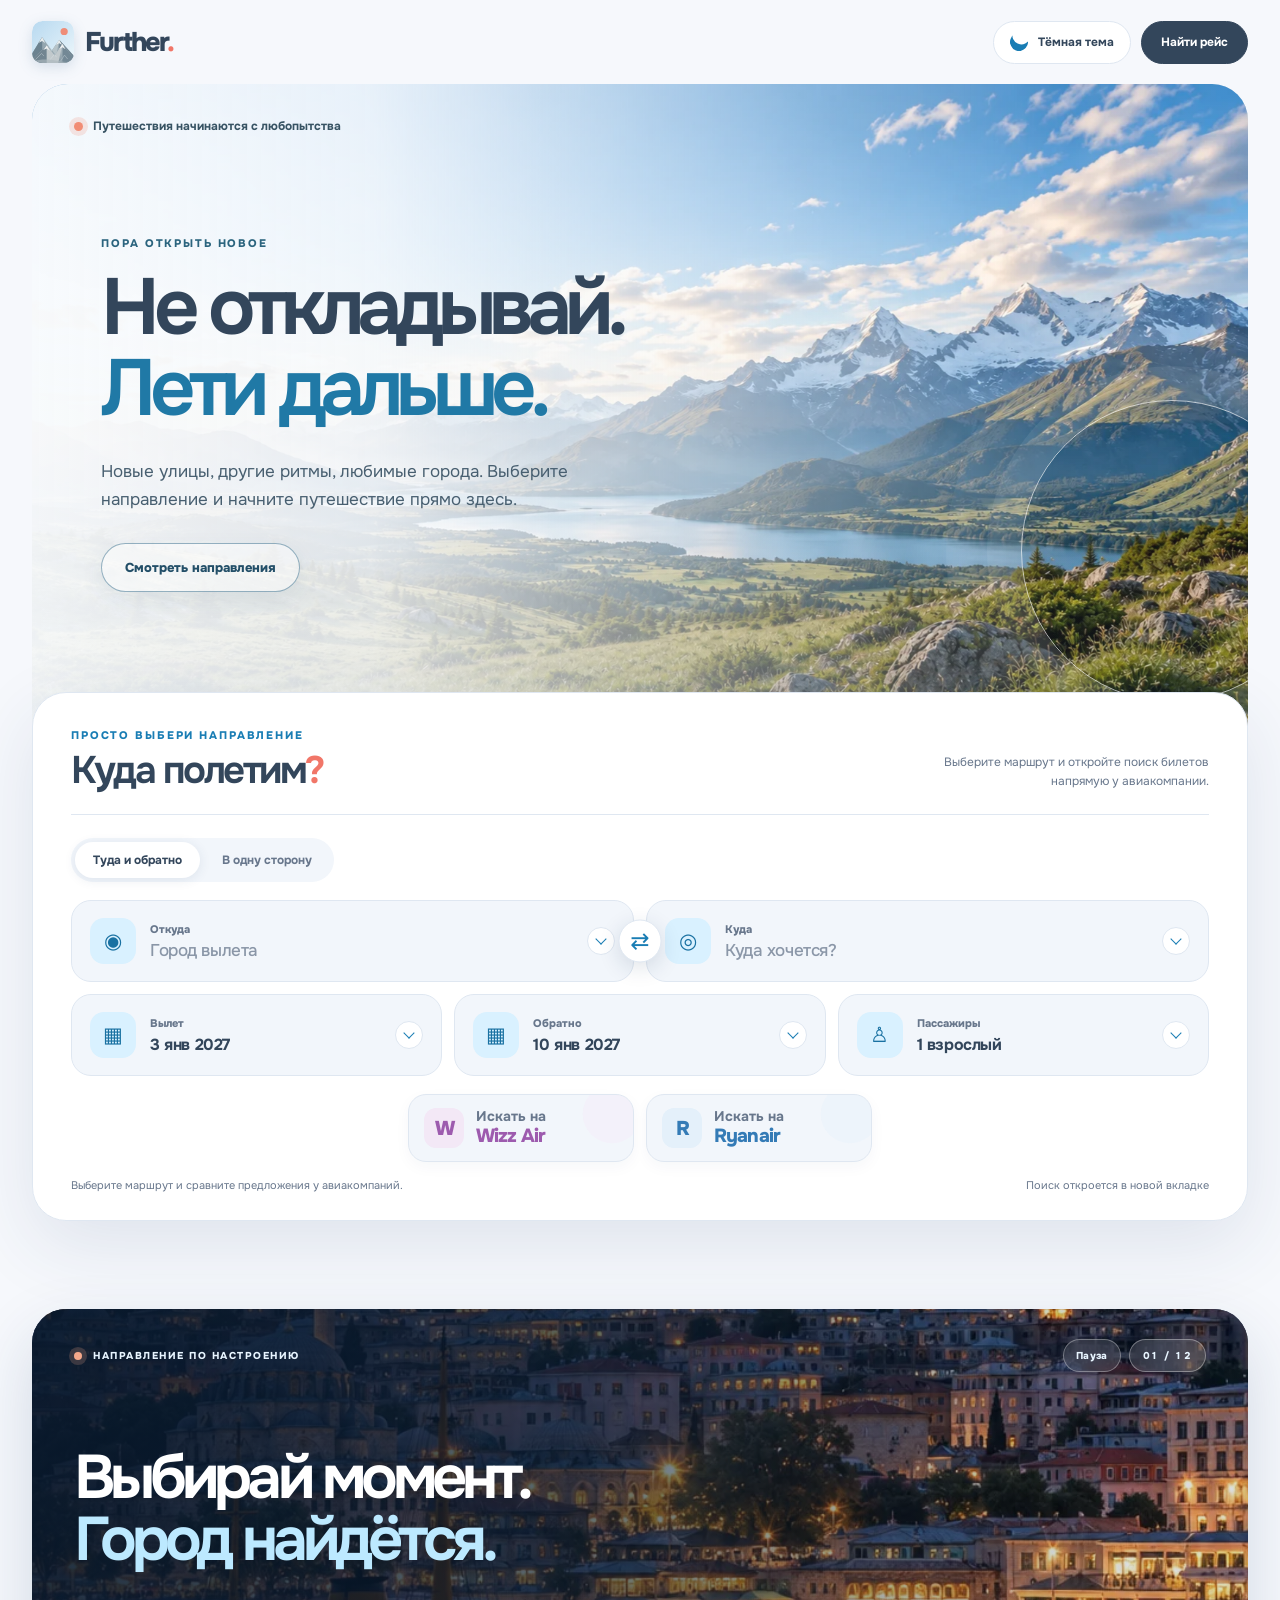
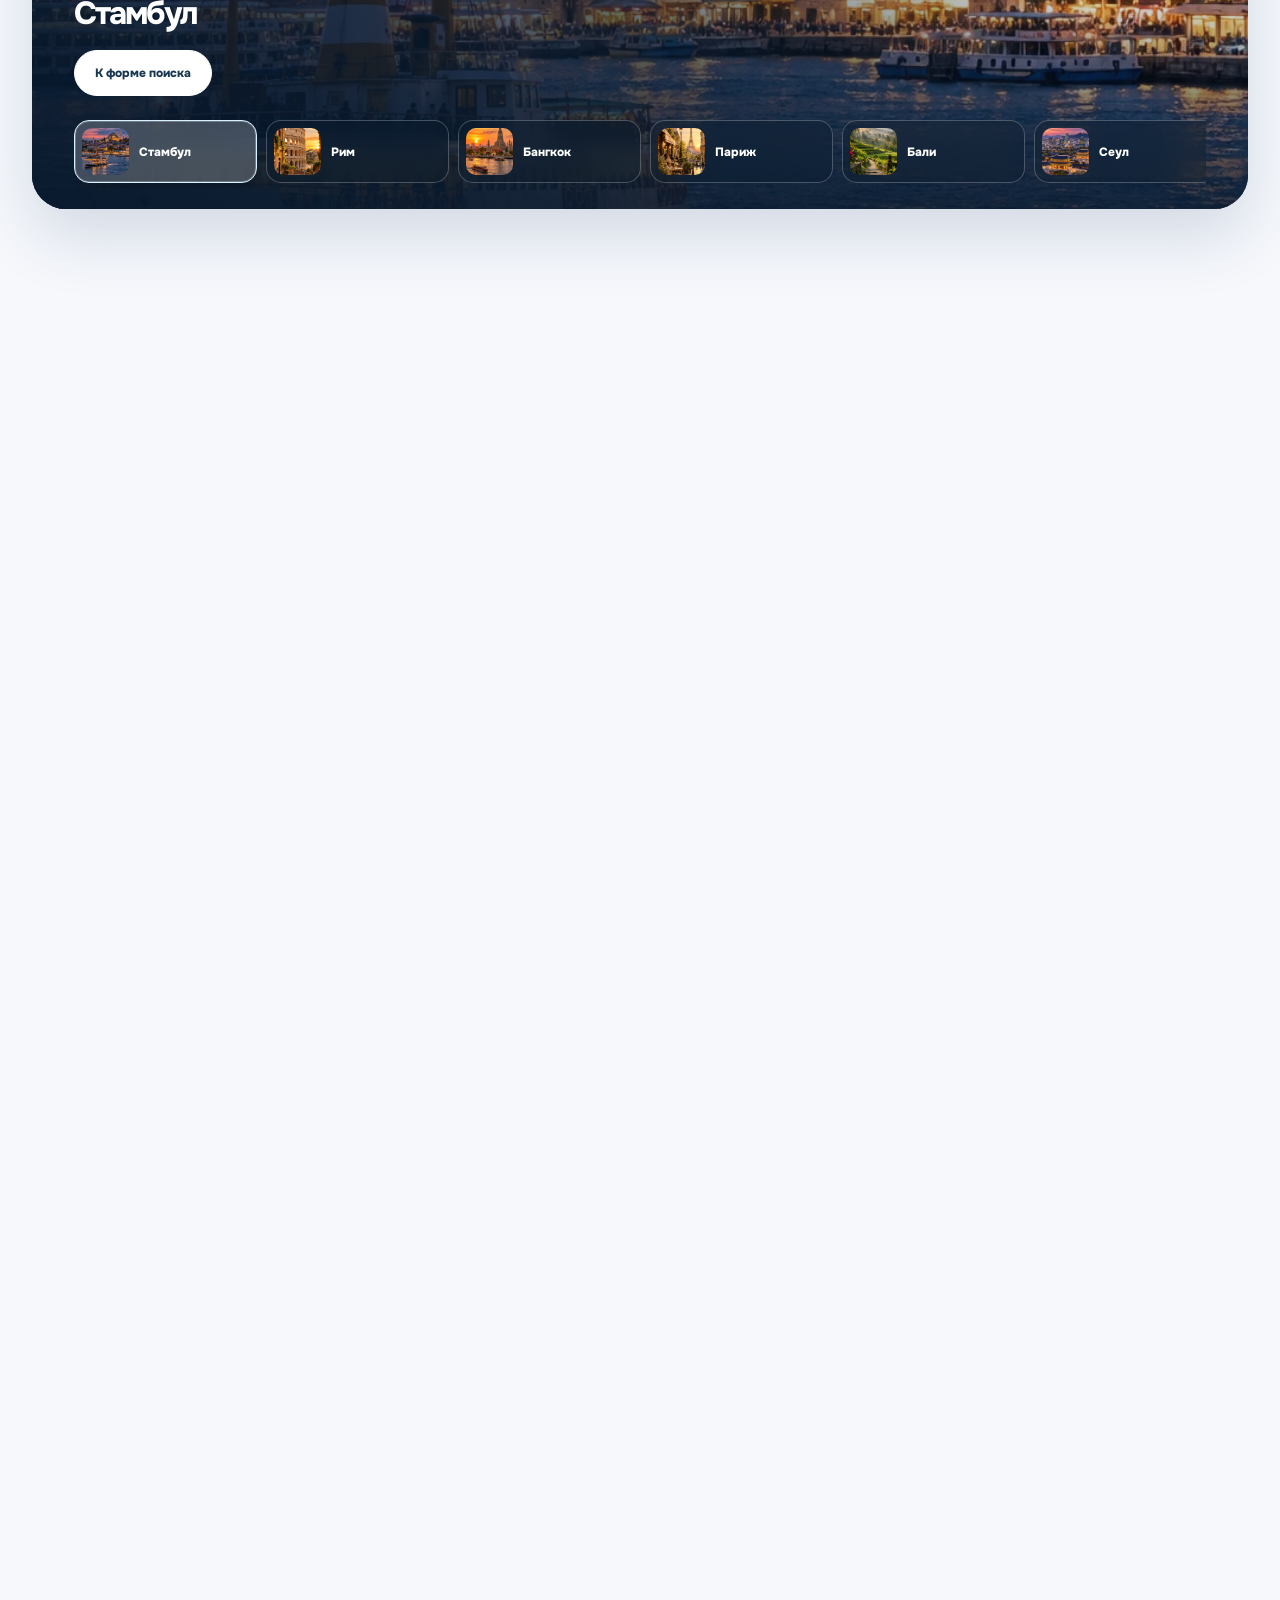
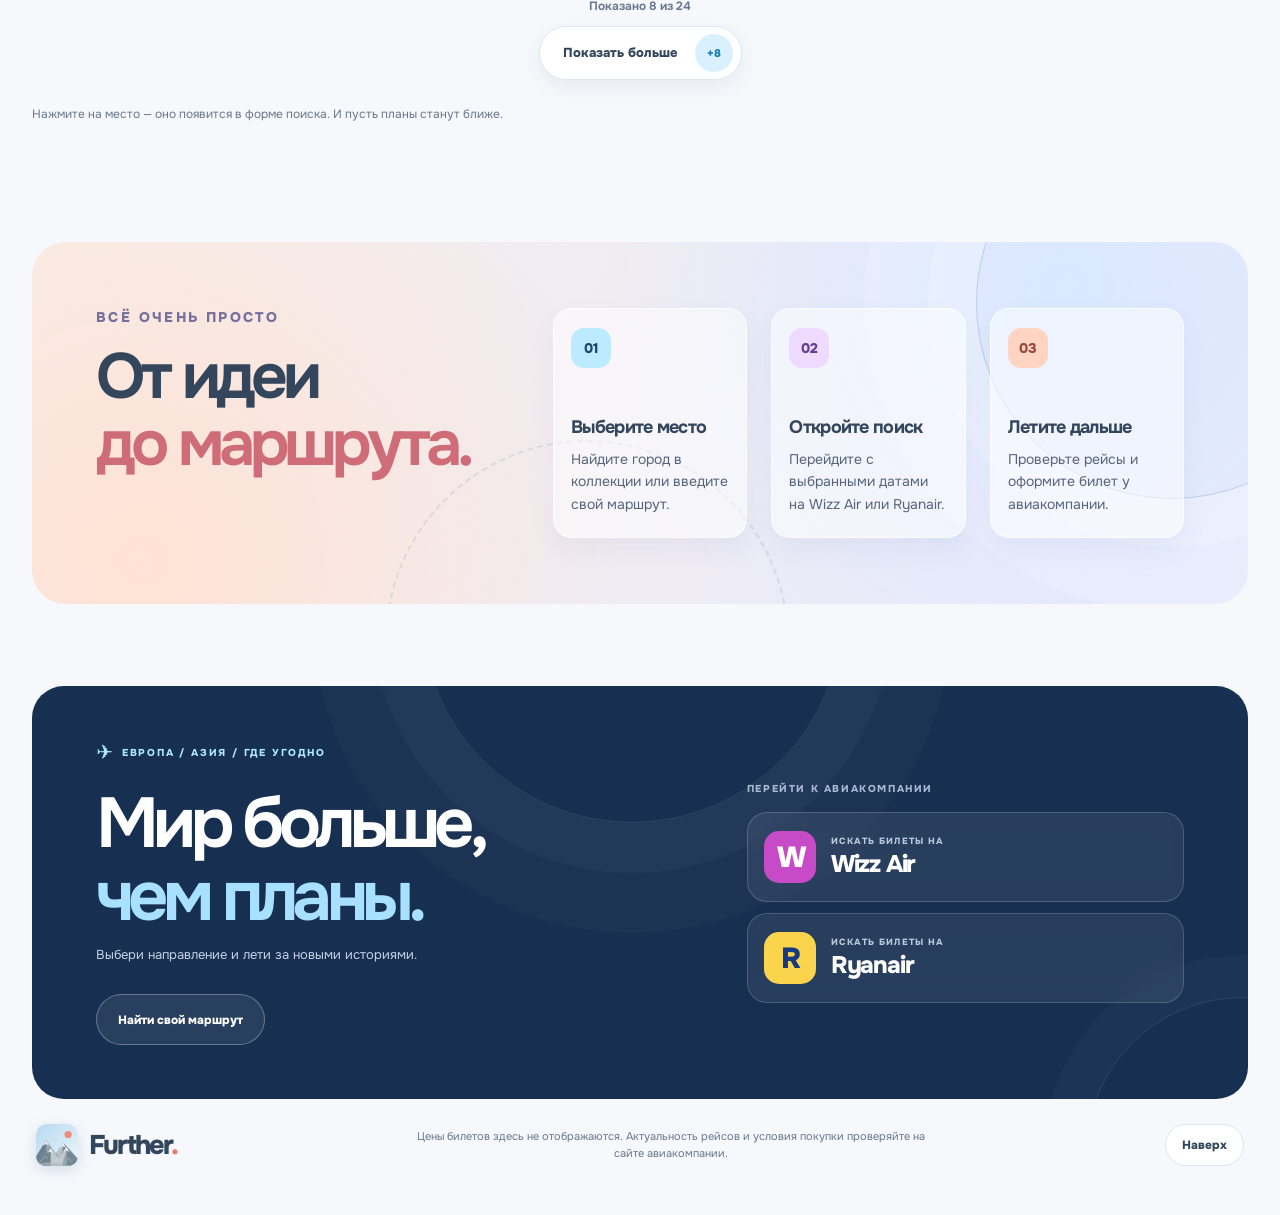
==== index.html @ 89e1917a "qw qw" ====
<!doctype html>
<html lang="ru" data-theme="light">
<head>
  <!-- Метаданные и ресурсы страницы -->
  <meta charset="UTF-8">
  <meta name="viewport" content="width=device-width, initial-scale=1">
  <meta name="theme-color" content="#f6f8fc">
  <meta name="description" content="Откройте Европу и Азию по-новому. Выберите маршрут и перейдите к поиску билетов на Wizz Air или Ryanair.">
  <title>Further — лететь навстречу новому</title>
  <link rel="icon" type="image/svg+xml" href="./favicon-further.svg">
  <link rel="preconnect" href="https://fonts.googleapis.com">
  <link rel="preconnect" href="https://fonts.gstatic.com" crossorigin>
  <link href="https://fonts.googleapis.com/css2?family=Onest:wght@400;500;600;700;800&display=swap" rel="stylesheet">
  <link rel="preload" href="./assets/hero-mountains-green.webp" as="image">
  <link rel="stylesheet" href="./styles.css">
  <script>try{document.documentElement.dataset.theme=localStorage.getItem('dalshe-theme')==='dark'?'dark':'light'}catch(e){}</script>
  <script src="./app.js" defer></script>
</head>
<body>
  <a class="skip-link" href="#main">К содержимому</a>
  <!-- Шапка сайта -->
  <header class="site-header shell">
    <a class="brand" href="#top" aria-label="Further — на главную"><img class="brand-mark" src="./assets/further-mark.svg" alt=""><span>Further<span class="brand-dot">.</span></span></a>
    <div class="header-actions"><button class="theme-toggle" id="theme-toggle" type="button" aria-label="Включить тёмную тему" title="Переключить тему"><span class="theme-toggle-icon" aria-hidden="true"></span><span class="theme-toggle-text">Тёмная тема</span></button><a class="header-cta" href="#flight-search">Найти рейс</a></div>
  </header>
  <main id="main">
    <!-- Первый экран с горным пейзажем -->
    <section class="hero shell" id="top" aria-labelledby="hero-title">
      <div class="hero-photo" role="img" aria-label="Зелёная горная долина с озером и снежными вершинами"></div><div class="hero-wash"></div>
      <div class="hero-topline"><span class="hero-signal" aria-hidden="true"></span><span>Путешествия начинаются с любопытства</span></div>
      <div class="hero-content"><p class="eyebrow">ПОРА ОТКРЫТЬ НОВОЕ</p><h1 id="hero-title"><span class="hero-first-line">Не откладывай.</span><br><em>Лети дальше.</em></h1><p class="hero-copy">Новые улицы, другие ритмы, любимые города. Выберите направление и начните путешествие прямо здесь.</p><a class="hero-scroll" href="#destinations">Смотреть направления</a></div>
      <div class="hero-bottomline" aria-hidden="true"><span>ТВОЙ СЛЕДУЮЩИЙ МАРШРУТ</span></div>
    </section>

    <!-- Форма выбора маршрута и перехода к авиакомпаниям -->
    <section class="search-section shell reveal" id="flight-search" aria-labelledby="search-title">
      <div class="search-heading"><div><p class="eyebrow muted">ПРОСТО ВЫБЕРИ НАПРАВЛЕНИЕ</p><h2 id="search-title">Куда полетим<span>?</span></h2></div><p>Выберите маршрут и откройте поиск билетов напрямую у авиакомпании.</p></div>
      <form id="flight-form" novalidate>
        <fieldset class="trip-type"><legend class="sr-only">Тип поездки</legend><label><input type="radio" name="trip" value="round" checked><span>Туда и обратно</span></label><label><input type="radio" name="trip" value="oneway"><span>В одну сторону</span></label></fieldset>
        <div class="route-row">
          <div class="search-control city-control" id="origin-control"><span class="control-icon" aria-hidden="true">◉</span><div class="control-copy"><label for="origin">Откуда</label><input id="origin" name="origin" role="combobox" aria-autocomplete="list" aria-controls="origin-options" aria-expanded="false" placeholder="Город вылета" autocomplete="off" required></div><span class="control-chevron" aria-hidden="true"></span><div class="city-menu popover" id="origin-options" role="listbox" aria-label="Города вылета" hidden></div></div>
          <button class="swap-button" type="button" id="swap-cities" aria-label="Поменять города местами">⇄</button>
          <div class="search-control city-control" id="destination-control"><span class="control-icon" aria-hidden="true">◎</span><div class="control-copy"><label for="destination">Куда</label><input id="destination" name="destination" role="combobox" aria-autocomplete="list" aria-controls="destination-options" aria-expanded="false" placeholder="Куда хочется?" autocomplete="off" required></div><span class="control-chevron" aria-hidden="true"></span><div class="city-menu popover" id="destination-options" role="listbox" aria-label="Города прилёта" hidden></div></div>
        </div>
        <div class="detail-row" id="detail-row">
          <div class="search-control picker-control" id="departure-control"><button type="button" class="control-button" id="departure-trigger" aria-haspopup="dialog" aria-controls="departure-calendar" aria-expanded="false"><span class="control-icon" aria-hidden="true">▦</span><span class="control-copy"><span class="control-label">Вылет</span><strong id="departure-label">Выбрать дату</strong></span><span class="control-chevron" aria-hidden="true"></span></button><div class="calendar-panel popover" id="departure-calendar" role="dialog" aria-label="Дата вылета" hidden></div></div>
          <div class="search-control picker-control" id="return-control"><button type="button" class="control-button" id="return-trigger" aria-haspopup="dialog" aria-controls="return-calendar" aria-expanded="false"><span class="control-icon" aria-hidden="true">▦</span><span class="control-copy"><span class="control-label">Обратно</span><strong id="return-label">Выбрать дату</strong></span><span class="control-chevron" aria-hidden="true"></span></button><div class="calendar-panel popover" id="return-calendar" role="dialog" aria-label="Дата обратного рейса" hidden></div></div>
          <div class="search-control picker-control" id="passenger-control"><button type="button" class="control-button" id="passenger-trigger" aria-haspopup="dialog" aria-controls="passenger-panel" aria-expanded="false"><span class="control-icon" aria-hidden="true">♙</span><span class="control-copy"><span class="control-label">Пассажиры</span><strong id="passenger-label">1 взрослый</strong></span><span class="control-chevron" aria-hidden="true"></span></button><div class="passenger-panel popover" id="passenger-panel" role="dialog" aria-label="Количество пассажиров" hidden><div><strong>Взрослые</strong><small>От 12 лет</small></div><div class="counter"><button type="button" id="passenger-minus" aria-label="Уменьшить количество пассажиров">−</button><output id="passenger-count">1</output><button type="button" id="passenger-plus" aria-label="Увеличить количество пассажиров">+</button></div><button type="button" class="panel-done" id="passenger-done">Готово</button></div></div>
        </div>
        <div class="airline-actions"><button class="airline-button wizz-button" type="button" data-airline="wizz"><span class="airline-symbol" aria-hidden="true">W</span><span class="airline-name">Искать на <strong>Wizz Air</strong></span></button><button class="airline-button ryanair-button" type="button" data-airline="ryanair"><span class="airline-symbol" aria-hidden="true">R</span><span class="airline-name">Искать на <strong>Ryanair</strong></span></button></div>
        <div class="search-bottom"><p id="form-message" role="status">Выберите маршрут и сравните предложения у авиакомпаний.</p><span>Поиск откроется в новой вкладке</span></div>
      </form>
    </section>

    <!-- Баннер с каруселью городов -->
    <section class="spotlight shell reveal" aria-labelledby="spotlight-title">
      <div class="spotlight-image"><img id="idea-image" src="./assets/istanbul.webp" alt="Стамбул и Босфор вечером" loading="lazy"></div>
      <div class="spotlight-shade" aria-hidden="true"></div>
      <div class="spotlight-inner">
        <div class="spotlight-top"><span class="spotlight-kicker"><i aria-hidden="true"></i> НАПРАВЛЕНИЕ ПО НАСТРОЕНИЮ</span><span class="spotlight-meta"><button id="idea-play-toggle" type="button" aria-label="Остановить карусель городов">Пауза</button><span id="idea-counter">01 / 12</span></span></div>
        <div class="spotlight-main"><h2 id="spotlight-title">Выбирай момент.<br><em>Город найдётся.</em></h2><div class="spotlight-place"><strong id="idea-city" aria-live="polite">Стамбул</strong></div><div class="spotlight-actions"><button id="idea-pick" class="idea-pick" type="button">К форме поиска</button></div></div>
        <div class="spotlight-rail" id="idea-rail" role="group" aria-label="Карусель городов — прокрутите для выбора"></div>
      </div>
    </section>
    <!-- Каталог направлений с фильтрами и пагинацией -->
    <section class="destinations shell" id="destinations" aria-labelledby="destinations-title">
      <div class="section-heading reveal"><div><p class="eyebrow muted">КОЛЛЕКЦИЯ ВДОХНОВЕНИЯ</p><h2 id="destinations-title">Места, которые<br><em>зовут в дорогу.</em></h2></div><div class="section-side"><p>От городов для длинных прогулок до уголков, где хочется просто остановиться и смотреть по сторонам.</p><div class="region-filters" role="group" aria-label="Регион направлений"><button class="filter is-active" type="button" data-filter="all" aria-pressed="true">Все <span>24</span></button><button class="filter" type="button" data-filter="europe" aria-pressed="false">Европа <span>12</span></button><button class="filter" type="button" data-filter="asia" aria-pressed="false">Азия <span>12</span></button></div></div></div>
      <div class="destination-grid" id="destination-grid"></div>
      <div class="destination-more-wrap"><p id="destination-progress" aria-live="polite">Показано 8 из 24</p><div class="destination-controls"><button class="destination-more" id="destination-more" type="button"><span>Показать больше</span><small id="destination-more-count">+8</small></button><button class="destination-less" id="destination-less" type="button" hidden>Показать меньше</button></div></div>
      <p class="destination-note">Нажмите на место — оно появится в форме поиска. И пусть планы станут ближе.</p>
    </section>
    <!-- Три шага от идеи до поиска билета -->
    <section class="how-it-works shell reveal" id="how-it-works" aria-labelledby="how-title"><div class="how-heading"><p class="eyebrow">ВСЁ ОЧЕНЬ ПРОСТО</p><h2 id="how-title">От идеи<br><em>до маршрута.</em></h2></div><div class="steps"><div class="step"><span class="step-number">01</span><h3>Выберите место</h3><p>Найдите город в коллекции или введите свой маршрут.</p></div><div class="step"><span class="step-number">02</span><h3>Откройте поиск</h3><p>Перейдите с выбранными датами на Wizz Air или Ryanair.</p></div><div class="step"><span class="step-number">03</span><h3>Летите дальше</h3><p>Проверьте рейсы и оформите билет у авиакомпании.</p></div></div></section>
  </main>
  <!-- Подвал и ссылки на авиакомпании -->
  <footer class="site-footer shell"><div class="footer-main"><div class="footer-intro"><span class="footer-eyebrow"><span aria-hidden="true">✈︎</span> ЕВРОПА / АЗИЯ / ГДЕ УГОДНО</span><h2>Мир больше,<br><em>чем планы.</em></h2><p>Выбери направление и лети за новыми историями.</p><a class="footer-search" href="#flight-search">Найти свой маршрут</a></div><div class="footer-airlines"><span class="footer-airlines-label">ПЕРЕЙТИ К АВИАКОМПАНИИ</span><a class="footer-airline footer-wizz" href="https://www.wizzair.com/" target="_blank" rel="noopener noreferrer"><span class="footer-airline-mark" aria-hidden="true">W</span><span><small>ИСКАТЬ БИЛЕТЫ НА</small><strong>Wizz Air</strong></span></a><a class="footer-airline footer-ryanair" href="https://www.ryanair.com/" target="_blank" rel="noopener noreferrer"><span class="footer-airline-mark" aria-hidden="true">R</span><span><small>ИСКАТЬ БИЛЕТЫ НА</small><strong>Ryanair</strong></span></a></div></div><div class="footer-base"><a class="brand" href="#top" aria-label="Further — наверх"><img class="brand-mark" src="./assets/further-mark.svg" alt=""><span>Further<span class="brand-dot">.</span></span></a><p>Цены билетов здесь не отображаются. Актуальность рейсов и условия покупки проверяйте на сайте авиакомпании.</p><a class="back-top" href="#top" aria-label="Наверх страницы">Наверх</a></div></footer>
</body>
</html>
---- styles.css ----
/* Цветовые темы и базовые правила */
:root {
  --page:#f6f8fc; --surface:#fff; --surface-soft:#f2f6fb; --ink:#33465b; --muted:#68778c;
  --line:#dfe7f1; --accent:#197db4; --accent-soft:#d9f1ff; --violet:#8a4ce0; --coral:#f17668;
  --shadow:0 24px 75px rgba(34,65,111,.11); color-scheme:light; scroll-behavior:smooth;
}
html[data-theme="dark"] {
  --page:#101722; --surface:#1a2433; --surface-soft:#222f41; --ink:#f3f7fc; --muted:#aab9ca;
  --line:#354459; --accent:#7bd4ff; --accent-soft:#294662; --violet:#b99aff; --coral:#ff9b85;
  --shadow:0 24px 75px rgba(0,0,0,.25); color-scheme:dark;
}
*{box-sizing:border-box}
html{scroll-padding-top:24px}
body{margin:0;background:var(--page);color:var(--ink);font-family:Onest,"Avenir Next",system-ui,sans-serif;-webkit-font-smoothing:antialiased;transition:background .3s,color .3s}
button,input{font:inherit}
button{cursor:pointer}
button:disabled{cursor:not-allowed}
a{color:inherit;text-decoration:none}
img{display:block;width:100%}
[hidden]{display:none!important}
:focus-visible{outline:3px solid var(--accent);outline-offset:3px}
.sr-only{position:absolute;width:1px;height:1px;padding:0;margin:-1px;overflow:hidden;clip:rect(0,0,0,0);white-space:nowrap;border:0}
.skip-link{position:absolute;top:-70px;left:20px;z-index:100;padding:12px 18px;border-radius:14px;background:var(--ink);color:var(--surface)}
.skip-link:focus{top:12px}
.shell{width:min(1480px,calc(100% - 64px));margin-inline:auto}
h1,h2,h3,p{margin-top:0}
.eyebrow{margin:0 0 18px;color:#2b647e;font-size:11px;font-weight:800;letter-spacing:.17em}
.eyebrow.muted{color:var(--accent)}
/* Шапка и логотип */
.site-header{height:84px;display:flex;align-items:center;justify-content:space-between;gap:28px}
.brand{display:inline-flex;align-items:center;gap:11px;white-space:nowrap;font-size:27px;font-weight:800;letter-spacing:-.075em}
.brand-mark{display:block;flex:0 0 42px;width:42px;height:42px;filter:drop-shadow(0 4px 7px rgba(38,86,130,.16));transition:transform .3s}
.control-icon{font-family:Arial,sans-serif}
.brand:hover .brand-mark{transform:rotate(-10deg) scale(1.07)}
.brand-dot{color:var(--coral)}
.header-actions{display:flex;align-items:center;gap:10px}
.theme-toggle,.header-cta{height:43px;display:inline-flex;align-items:center;justify-content:center;gap:10px;padding:0 16px;border:1px solid var(--line);border-radius:999px;background:var(--surface);color:var(--ink);font-size:12px;font-weight:700;transition:transform .2s,background .2s,border-color .2s}
.theme-toggle:hover,.header-cta:hover{transform:translateY(-2px);border-color:var(--accent)}
.theme-toggle-icon{position:relative;width:18px;height:18px;border-radius:50%;box-shadow:inset 5px -5px 0 0 var(--accent);transform:rotate(-25deg)}
html[data-theme="dark"] .theme-toggle-icon{box-shadow:none;background:var(--accent);transform:scale(.68)}
html[data-theme="dark"] .theme-toggle-icon::before{content:"";position:absolute;inset:-5px;border:2px dotted var(--accent);border-radius:50%}
.header-cta{padding:0 19px;background:var(--ink);color:var(--surface);border-color:var(--ink)}
/* Первый экран */
.hero{position:relative;isolation:isolate;min-height:670px;overflow:hidden;border-radius:36px;background:#c9dce7}
.hero-photo,.hero-wash{position:absolute;inset:0}
.hero-photo{z-index:-3;background:url('./assets/hero-mountains-green.webp') center 56%/cover no-repeat;animation:hero-arrive 1.2s ease-out both}
.hero-wash{z-index:-2;background:linear-gradient(90deg,rgba(247,250,253,.96) 0%,rgba(247,250,253,.87) 28%,rgba(247,250,253,.4) 60%,rgba(247,250,253,.06) 84%),linear-gradient(0deg,rgba(20,43,62,.28),transparent 35%)}
.hero::after{content:"";position:absolute;z-index:-1;right:-75px;bottom:70px;width:300px;height:300px;border:1px solid rgba(255,255,255,.65);border-radius:50%;box-shadow:0 0 0 34px rgba(255,255,255,.08),0 0 0 75px rgba(255,255,255,.055);animation:float 9s ease-in-out infinite;pointer-events:none}
.hero-topline{position:absolute;top:34px;left:42px;right:42px;display:flex;align-items:center;gap:10px;color:#375363;font-size:12px;font-weight:700}
.hero-signal{width:9px;height:9px;border-radius:50%;background:#f18d75;box-shadow:0 0 0 5px rgba(241,141,117,.2)}
.hero-content{position:relative;max-width:860px;padding:152px 5.7% 180px;animation:slide-in .9s .15s both}
.hero h1{margin:0 0 28px;font-size:clamp(55px,6.2vw,91px);font-weight:650;line-height:1.02;letter-spacing:-.085em}
.hero-first-line{white-space:nowrap}
.hero h1 em{font-style:normal;color:#2079a6;font-weight:620}
.hero-copy{max-width:500px;margin:0;color:#485f70;font-size:17px;line-height:1.64}
.hero-scroll{display:inline-flex;align-items:center;justify-content:center;min-height:49px;margin-top:29px;padding:0 23px;border:1.5px solid rgba(29,91,124,.46);border-radius:999px;background:rgba(255,255,255,.48);color:#234f68;font-size:13px;font-weight:800;backdrop-filter:blur(16px);box-shadow:0 8px 22px rgba(37,79,107,.08);transition:transform .3s,background .3s,box-shadow .3s,border-color .3s}
.hero-scroll:hover{transform:translateY(-4px);border-color:#1c76a5;background:#fff;box-shadow:0 15px 30px rgba(28,90,125,.18)}
.hero-bottomline{position:absolute;bottom:30px;left:42px;right:42px;display:flex;justify-content:space-between;color:#fff;text-shadow:0 2px 9px rgba(12,34,50,.4);font-size:10px;font-weight:800;letter-spacing:.16em}
@keyframes hero-arrive{from{transform:scale(1.04);opacity:.7}to{transform:scale(1);opacity:1}}
@keyframes slide-in{from{opacity:0;transform:translateY(18px)}to{opacity:1;transform:translateY(0)}}
@keyframes float{50%{transform:translateY(-24px)}}
/* Форма поиска рейсов */
.search-section{position:relative;z-index:5;margin-top:-80px;padding:35px 38px 28px;border:1px solid var(--line);border-radius:34px;background:var(--surface);box-shadow:var(--shadow)}
.search-heading{display:flex;align-items:end;justify-content:space-between;gap:24px;padding-bottom:23px;border-bottom:1px solid var(--line)}
.search-heading .eyebrow{margin-bottom:8px}
.search-heading h2{margin:0;font-size:clamp(31px,3vw,43px);font-weight:650;line-height:1.08;letter-spacing:-.065em}
.search-heading h2 span{color:var(--coral)}
.search-heading>p{max-width:285px;margin:0;color:var(--muted);text-align:right;font-size:12px;line-height:1.6}
.trip-type{display:flex;gap:4px;width:max-content;margin:23px 0 18px;padding:4px;border:0;border-radius:999px;background:var(--surface-soft)}
.trip-type label{position:relative}
.trip-type input{position:absolute;opacity:0;pointer-events:none}
.trip-type span{display:block;padding:10px 18px;border-radius:999px;color:var(--muted);font-size:12px;font-weight:700;transition:background .2s,color .2s,box-shadow .2s}
.trip-type input:checked+span{background:var(--surface);color:var(--ink);box-shadow:0 2px 12px rgba(37,69,104,.1)}
.trip-type input:focus-visible+span{outline:3px solid var(--accent);outline-offset:2px}
.route-row{position:relative;display:grid;grid-template-columns:1fr 1fr;gap:12px;margin-bottom:12px}
.detail-row{display:grid;grid-template-columns:repeat(3,minmax(0,1fr));gap:12px}
.detail-row.is-oneway{grid-template-columns:repeat(2,minmax(0,1fr))}
.search-control{position:relative;display:flex;align-items:center;gap:14px;min-width:0;min-height:82px;padding:11px 18px;border:1px solid var(--line);border-radius:20px;background:var(--surface-soft);transition:border-color .2s,background .2s,box-shadow .2s,transform .2s}
.search-control:hover{border-color:var(--accent);transform:translateY(-1px)}
.search-control.is-open,.search-control:focus-within{border-color:var(--accent);background:var(--surface);box-shadow:0 0 0 4px rgba(92,175,226,.14)}
.search-control.is-open{z-index:60;transform:none}
.control-icon{flex:0 0 46px;width:46px;height:46px;display:grid;place-items:center;border-radius:14px;background:var(--accent-soft);color:#1971a2;font-size:21px}
.control-copy{min-width:0;flex:1;display:flex;flex-direction:column;align-items:flex-start;gap:4px}
.control-copy label,.control-label{color:var(--muted);font-size:11px;font-weight:800}
.control-copy input{width:100%;min-width:0;padding:0;border:0;outline:0;background:transparent;color:var(--ink);font-size:17px;font-weight:700;letter-spacing:-.025em}
.control-copy input::placeholder{color:var(--muted);font-weight:500;opacity:.75}
.control-copy strong{overflow:hidden;max-width:100%;color:var(--ink);text-align:left;text-overflow:ellipsis;white-space:nowrap;font-size:16px;font-weight:700;letter-spacing:-.025em}
.control-chevron{flex:0 0 28px;width:28px;height:28px;display:grid;place-items:center;border:1px solid var(--line);border-radius:50%;background:var(--surface);transition:transform .22s,background .22s,border-color .22s}
.control-chevron::after{content:"";width:7px;height:7px;margin-top:-4px;border-right:1.8px solid var(--accent);border-bottom:1.8px solid var(--accent);transform:rotate(45deg)}
.is-open .control-chevron{transform:rotate(180deg);background:var(--accent-soft);border-color:transparent}
.control-button{display:flex;align-items:center;gap:14px;width:100%;height:100%;padding:0;border:0;background:transparent;color:var(--ink)}
.control-button:focus-visible{outline:none}
.search-control:has([aria-invalid="true"]){border-color:var(--coral);box-shadow:0 0 0 4px rgba(241,118,104,.14)}
.swap-button{position:absolute;z-index:8;left:50%;top:50%;width:43px;height:43px;display:grid;place-items:center;padding:0;border:1px solid var(--line);border-radius:50%;background:var(--surface);color:var(--accent);box-shadow:0 6px 22px rgba(20,50,84,.14);font-size:23px;transform:translate(-50%,-50%);transition:transform .3s,background .2s}
.swap-button:hover{background:var(--accent-soft);transform:translate(-50%,-50%) rotate(180deg)}
.airline-actions{display:flex;justify-content:center;gap:12px;margin-top:18px}
.airline-button{--airline-accent:#9d5bae;--airline-wash:#f3e8f6;position:relative;isolation:isolate;overflow:hidden;display:flex;align-items:center;justify-content:flex-start;gap:12px;width:min(100%,226px);min-height:68px;padding:11px 15px;border:1px solid var(--line);border-radius:18px;background:var(--surface-soft);color:var(--ink);text-align:left;box-shadow:0 5px 15px rgba(28,60,113,.04);transition:transform .28s cubic-bezier(.2,.8,.2,1),border-color .28s,background .28s,box-shadow .28s}
.airline-button::before{content:"";position:absolute;z-index:-1;top:-26px;right:-24px;width:90px;height:90px;border-radius:50%;background:var(--airline-wash);opacity:.38;transform:scale(.65);transition:transform .4s,opacity .4s}
.airline-button:hover{transform:translateY(-3px);border-color:color-mix(in srgb,var(--airline-accent) 48%,var(--line));background:var(--surface);box-shadow:0 14px 28px rgba(28,60,113,.13)}
.airline-button:hover::before{opacity:.9;transform:scale(1.18)}
.airline-button:active{transform:translateY(0)}
.wizz-button{--airline-accent:#9d5bae;--airline-wash:#f3e8f6}
.ryanair-button{--airline-accent:#347bb6;--airline-wash:#e4f0fa}
.airline-symbol{display:grid;place-items:center;flex:0 0 40px;width:40px;height:40px;border-radius:12px;background:var(--airline-wash);color:var(--airline-accent);font-size:20px;font-weight:850;letter-spacing:-.08em;transition:transform .28s,background .28s}
.airline-button:hover .airline-symbol{transform:scale(1.06) rotate(-5deg)}
.airline-name{display:flex;flex-direction:column;align-items:flex-start;gap:2px;min-width:0;color:var(--muted);font-size:14px;font-weight:700;line-height:1.15}
.airline-name strong{color:var(--airline-accent);font-size:19px;font-weight:800;line-height:1.15;letter-spacing:-.045em;white-space:nowrap}
html[data-theme="dark"] .wizz-button{--airline-accent:#dfa7ec;--airline-wash:#443449}
html[data-theme="dark"] .ryanair-button{--airline-accent:#9bcff7;--airline-wash:#2d4155}
.trip-type label:hover input:not(:checked)+span{color:var(--accent);background:color-mix(in srgb,var(--accent-soft) 72%,transparent)}
.panel-done:hover,.calendar-head>button:hover:not(:disabled),.counter button:hover:not(:disabled){transform:translateY(-2px);box-shadow:0 7px 14px rgba(30,90,140,.12)}
.search-bottom{display:flex;justify-content:space-between;gap:16px;margin-top:16px;color:var(--muted);font-size:11px}
.search-bottom p{margin:0}
.search-bottom p.error{color:#d05c50;font-weight:700}
/* Выпадающие списки и календарь */
.popover{position:absolute;z-index:40;top:calc(100% + 9px);left:0;width:100%;padding:10px;border:1px solid var(--line);border-radius:20px;background:var(--surface);color:var(--ink);box-shadow:var(--shadow)}
.popover-title{padding:8px 10px 9px;color:var(--muted);font-size:10px;font-weight:800;letter-spacing:.12em;text-transform:uppercase}
.city-menu{max-height:354px;overflow-y:auto}
.city-menu .popover-title{position:sticky;top:-10px;z-index:1;background:var(--surface)}
.city-option,.country-option,.all-countries,.show-more-airports{display:flex;align-items:center;gap:12px;width:100%;padding:10px;border:0;border-radius:13px;background:transparent;color:var(--ink);text-align:left;transition:background .15s,transform .15s}
.city-option:hover,.city-option:focus-visible,.country-option:hover,.country-option:focus-visible,.all-countries:hover,.all-countries:focus-visible,.show-more-airports:hover,.show-more-airports:focus-visible{background:var(--surface-soft);transform:translateX(2px)}
.country-option strong,.all-countries strong,.show-more-airports strong{flex:1;font-size:13px}
.country-option small,.all-countries small,.show-more-airports small{color:var(--muted);font-size:11px}
.all-countries,.show-more-airports{margin-top:6px;border-top:1px solid var(--line);border-radius:0 0 13px 13px}
.option-flag{flex:0 0 33px;display:grid;place-items:center;width:33px;height:33px;border-radius:10px;background:var(--surface-soft);font-size:18px}
.option-name{display:flex;flex:1;flex-direction:column;min-width:0;gap:2px}
.option-name strong{font-size:13px}
.option-name small{color:var(--muted);font-size:10px}
.option-code{color:var(--accent);font-size:11px;font-weight:800}
.no-results{margin:8px;color:var(--muted);font-size:12px;line-height:1.5}
.calendar-panel{width:350px;padding:17px}
#return-calendar{left:auto;right:0}
.calendar-head{display:flex;align-items:center;justify-content:space-between;gap:10px;margin-bottom:15px}
.calendar-head>button:first-child,.calendar-head>button:last-child{width:34px;height:34px;display:grid;place-items:center;border:1px solid var(--line);border-radius:11px;background:var(--surface-soft);color:var(--accent);font-size:22px;line-height:1}
.calendar-head>button:hover:not(:disabled){background:var(--accent-soft)}
.calendar-head>button:disabled{opacity:.35}
.calendar-month-toggle{display:inline-flex;align-items:center;gap:8px;padding:8px 12px;border:0;border-radius:11px;background:var(--surface-soft);color:var(--ink);font-size:13px;font-weight:800}
.calendar-month-toggle:hover{background:var(--accent-soft)}
.calendar-month-toggle span{width:7px;height:7px;margin-top:-4px;border-right:1.5px solid var(--accent);border-bottom:1.5px solid var(--accent);transform:rotate(45deg)}
.calendar-year-head strong{font-size:16px;font-weight:800}
.calendar-months{display:grid;grid-template-columns:repeat(3,1fr);gap:7px}
.calendar-month{min-height:45px;padding:6px;border:1px solid var(--line);border-radius:12px;background:var(--surface-soft);color:var(--ink);font-size:12px;font-weight:700}
.calendar-month:hover:not(:disabled),.calendar-month.is-current{border-color:var(--accent);background:var(--accent-soft)}
.calendar-month:disabled{opacity:.35}
.calendar-weekdays,.calendar-days{display:grid;grid-template-columns:repeat(7,1fr);gap:3px}
.calendar-weekdays{margin-bottom:8px;color:var(--muted);text-align:center;font-size:10px;font-weight:800}
.calendar-day{height:38px;border:0;border-radius:11px;background:transparent;color:var(--ink);font-size:12px}
.calendar-day:hover:not(:disabled){background:var(--accent-soft)}
.calendar-day.is-selected{background:#277eb4;color:#fff;font-weight:800}
.calendar-day:disabled{color:var(--muted);opacity:.35}
.calendar-hint{margin:12px 2px 1px;color:var(--muted);font-size:10px}
.passenger-panel{left:auto;right:0;width:300px;display:grid;grid-template-columns:1fr auto;gap:17px;padding:21px}
.passenger-panel>div:first-child{display:flex;flex-direction:column;gap:4px}
.passenger-panel strong{font-size:14px}
.passenger-panel small{color:var(--muted);font-size:11px}
.counter{display:flex;align-items:center;gap:12px}
.counter button{width:31px;height:31px;border:1px solid var(--line);border-radius:10px;background:var(--surface-soft);color:var(--accent);font-size:18px}
.counter button:hover:not(:disabled){background:var(--accent-soft)}
.counter button:disabled{opacity:.4}
.counter output{min-width:12px;text-align:center;font-size:13px;font-weight:800}
.panel-done{grid-column:1/-1;width:100%;min-height:38px;border:0;border-radius:11px;background:var(--accent-soft);color:var(--ink);font-size:12px;font-weight:800}
/* Баннер и карусель городов */
.spotlight{position:relative;isolation:isolate;overflow:hidden;min-height:500px;margin-top:88px;border-radius:34px;background:#213958;color:#fff;box-shadow:0 26px 65px rgba(24,57,98,.16)}
.spotlight-image,.spotlight-shade{position:absolute;inset:0}
.spotlight-image{z-index:-2;background:#355b7f}
.spotlight-image img{height:100%;object-fit:cover;transition:opacity .35s,transform .8s cubic-bezier(.2,.7,.2,1)}
.spotlight-image.is-switching img{opacity:.4;transform:scale(1.055)}
.spotlight-shade{z-index:-1;background:linear-gradient(90deg,rgba(8,25,45,.9) 0%,rgba(9,29,50,.68) 42%,rgba(9,29,50,.14) 88%),linear-gradient(0deg,rgba(8,24,43,.78),transparent 43%)}
.spotlight-inner{display:flex;flex-direction:column;min-height:500px;padding:30px 42px 26px}
.spotlight-top{display:flex;justify-content:space-between;align-items:center;gap:20px;color:#e8f5ff;font-size:10px;font-weight:800;letter-spacing:.15em}
.spotlight-kicker{display:flex;align-items:center;gap:11px}.spotlight-kicker i{width:8px;height:8px;border-radius:50%;background:#f5a88b;box-shadow:0 0 0 5px rgba(245,168,139,.2)}
#idea-counter{padding:9px 13px;border:1px solid rgba(255,255,255,.35);border-radius:999px;background:rgba(255,255,255,.12);font-variant-numeric:tabular-nums;backdrop-filter:blur(10px)}
.spotlight-meta{display:flex;align-items:center;gap:8px;white-space:nowrap}
.spotlight-meta button{padding:9px 12px;border:1px solid rgba(255,255,255,.32);border-radius:999px;background:rgba(255,255,255,.1);color:#e8f5ff;font-size:10px;font-weight:800;letter-spacing:.03em;backdrop-filter:blur(10px);transition:background .2s,transform .2s}
.spotlight-meta button:hover{transform:translateY(-2px);background:rgba(255,255,255,.25)}
.spotlight-main{max-width:750px;margin:auto 0 24px}
.spotlight h2{margin:0 0 21px;font-size:clamp(48px,4.8vw,68px);font-weight:650;line-height:1.02;letter-spacing:-.08em}
.spotlight h2 em{color:#bce9ff;font-style:normal}
.spotlight-place{display:flex;flex-direction:column;align-items:flex-start}
.spotlight-place strong{font-size:32px;font-weight:750;letter-spacing:-.065em}
.spotlight-actions{display:flex;flex-wrap:wrap;gap:9px;margin-top:16px}
.idea-pick{min-height:46px;padding:0 20px;border:1px solid #fff;border-radius:999px;background:#fff;color:#193750;font-size:12px;font-weight:800;backdrop-filter:blur(14px);transition:transform .3s,background .3s,box-shadow .3s,border-color .3s}
.idea-pick:hover{transform:translateY(-4px);background:#dcf3ff;border-color:#dcf3ff;box-shadow:0 12px 25px rgba(0,0,0,.2)}
.spotlight-rail{display:flex;gap:9px;overflow-x:auto;overscroll-behavior-inline:contain;margin:-5px 0;padding:5px 0;scrollbar-width:none;scroll-snap-type:x mandatory}
.spotlight-rail::-webkit-scrollbar{display:none}
.spotlight-option{display:flex;align-items:center;gap:10px;flex:0 0 183px;min-width:0;min-height:63px;padding:7px;border:1px solid rgba(255,255,255,.24);border-radius:15px;background:rgba(12,28,47,.4);color:#fff;text-align:left;font-size:12px;font-weight:800;scroll-snap-align:center;backdrop-filter:blur(12px);transition:transform .25s,background .25s,border-color .25s,box-shadow .25s}
.spotlight-option img{flex:0 0 47px;width:47px;height:47px;border-radius:10px;object-fit:cover}
.spotlight-option span{overflow:hidden;text-overflow:ellipsis;white-space:nowrap}
.spotlight-option:hover{transform:translateY(-4px);background:rgba(255,255,255,.19)}
.spotlight-option.is-active{border-color:#d6f1ff;background:rgba(255,255,255,.22);box-shadow:inset 0 0 0 1px rgba(255,255,255,.25),0 7px 20px rgba(0,0,0,.13)}
/* Каталог городов и карточки */
.destinations{padding-top:94px;padding-bottom:120px}
.section-heading{display:flex;align-items:end;justify-content:space-between;gap:32px;margin-bottom:35px}
.section-heading h2,.how-heading h2{margin:0;font-size:clamp(48px,5vw,78px);font-weight:650;line-height:1.05;letter-spacing:-.075em}
.section-heading h2 em{color:var(--accent);font-style:normal;font-weight:600}
.section-side{max-width:340px}
.section-side>p{color:var(--muted);font-size:13px;line-height:1.65}
.region-filters{display:flex;gap:4px;width:max-content;padding:5px;border:1px solid var(--line);border-radius:999px;background:var(--surface-soft)}
.filter{display:flex;align-items:center;gap:8px;padding:10px 15px;border:0;border-radius:999px;background:transparent;color:var(--muted);font-size:12px;font-weight:700;transition:background .2s,color .2s,transform .2s}
.filter span{opacity:.65;font-size:10px}
.filter.is-active{background:var(--surface);color:var(--ink);box-shadow:0 2px 12px rgba(36,69,108,.1)}
.filter:hover{color:var(--accent);transform:translateY(-1px)}
.destination-grid{display:grid;grid-template-columns:repeat(4,minmax(0,1fr));gap:18px;align-items:start}
.destination-card{min-width:0}
.destination-card:nth-child(4n + 2){margin-top:19px}
.destination-card:nth-child(4n + 4){margin-top:36px}
.destination-card[hidden]{display:none}
.destination-action{display:block;width:100%;padding:10px;border:1px solid rgba(45,74,117,.05);border-radius:30px;background:var(--card);color:var(--ink);text-align:left;box-shadow:0 3px 8px rgba(41,71,111,.04);transition:transform .35s cubic-bezier(.2,.7,.25,1),box-shadow .35s}
.destination-action:hover{transform:translateY(-9px) rotate(-.35deg);box-shadow:0 22px 42px rgba(44,70,110,.16)}
.card-photo{position:relative;display:block;height:252px;overflow:hidden;border-radius:22px;background:#d6e4ed}
.card-photo img{height:100%;object-fit:cover}
.card-badge{position:absolute;top:12px;left:12px;max-width:calc(100% - 24px);padding:9px 12px;border:1px solid rgba(255,255,255,.5);border-radius:999px;background:rgba(255,255,255,.88);color:#243c51;font-size:11px;font-weight:700;line-height:1.3;overflow-wrap:anywhere;backdrop-filter:blur(10px)}
.card-body{display:flex;align-items:end;justify-content:flex-start;gap:8px;min-height:112px;padding:17px 9px 10px}
.card-body>span:first-child{display:flex;flex-direction:column;align-items:flex-start;min-width:0}
.card-body small{color:var(--card-muted);font-size:10px;font-weight:800;letter-spacing:.13em}
.card-body strong{margin-top:5px;font-size:clamp(22px,2vw,29px);font-weight:730;letter-spacing:-.06em;line-height:1.15;overflow-wrap:anywhere}
.card-description{margin-top:6px;color:var(--card-muted);font-size:11px;line-height:1.35;overflow-wrap:anywhere}
.card-details{display:grid;grid-template-columns:1fr;gap:10px;margin:0 9px 8px;padding:14px 0 2px;border-top:1px solid color-mix(in srgb,var(--ink) 12%,transparent)}
.card-details>span{display:grid;grid-template-columns:minmax(0,1fr);gap:4px;min-width:0}
.card-details small{color:var(--card-muted);font-size:9px;font-weight:800;letter-spacing:.11em}
.card-details strong{min-width:0;color:var(--ink);text-align:left;font-size:11px;font-weight:700;line-height:1.35;overflow-wrap:anywhere}
.tone-peach{--card:#ffe5da;--card-muted:#805b54}.tone-lavender{--card:#ebe3ff;--card-muted:#655c80}
.tone-yellow{--card:#fff0c9;--card-muted:#7c6d4e}.tone-mint{--card:#ddf2ed;--card-muted:#52786f}
.tone-cream{--card:#f5eae4;--card-muted:#7d635b}.tone-blue{--card:#dceeff;--card-muted:#58738c}
.tone-coral{--card:#ffe1dc;--card-muted:#80615d}.tone-green{--card:#e1eddc;--card-muted:#5e7858}
.tone-sky{--card:#e0f1f7;--card-muted:#547688}.tone-pink{--card:#f9e4ef;--card-muted:#846278}
.tone-lime{--card:#e9f0d6;--card-muted:#6d795b}.tone-sand{--card:#f2e9dd;--card-muted:#82715f}
.destination-more-wrap{display:flex;flex-direction:column;align-items:center;gap:12px;margin-top:38px}
.destination-more-wrap p{margin:0;color:var(--muted);font-size:12px;font-weight:650}
.destination-controls{display:flex;align-items:center;justify-content:center;flex-wrap:wrap;gap:10px}
.destination-more{display:flex;align-items:center;gap:18px;min-height:54px;padding:7px 8px 7px 23px;border:1px solid var(--line);border-radius:999px;background:var(--surface);color:var(--ink);font-size:13px;font-weight:800;box-shadow:0 7px 19px rgba(35,65,105,.07);transition:transform .25s,box-shadow .25s,border-color .25s,background .25s}
.destination-more small{display:grid;place-items:center;min-width:38px;height:38px;padding:0 7px;border-radius:50%;background:var(--accent-soft);color:var(--accent);font-size:11px;font-weight:850;transition:transform .25s,background .25s}
.destination-more:hover{transform:translateY(-4px);border-color:var(--accent);background:var(--surface-soft);box-shadow:0 15px 29px rgba(35,65,105,.14)}
.destination-more:hover small{transform:rotate(15deg) scale(1.08);background:var(--accent-soft)}
.destination-less{min-height:54px;padding:0 22px;border:1px solid var(--line);border-radius:999px;background:var(--surface-soft);color:var(--muted);font-size:13px;font-weight:800;transition:transform .25s,border-color .25s,color .25s}
.destination-less:hover{transform:translateY(-4px);border-color:var(--accent);color:var(--accent)}
.destination-note{margin:26px 0 0;color:var(--muted);font-size:12px}
/* Три шага до поиска билета */
.how-it-works{position:relative;isolation:isolate;display:grid;grid-template-columns:.85fr 1.35fr;gap:60px;overflow:hidden;margin-bottom:82px;padding:66px 5%;border-radius:34px;background:radial-gradient(circle at 85% 12%,#d9e8ff 0,transparent 42%),radial-gradient(circle at 9% 88%,#ffe2d4 0,transparent 42%),linear-gradient(115deg,#f7eee9,#e8eafd);color:#33465b}
.how-it-works::before{content:"";position:absolute;z-index:-1;right:-120px;top:-135px;width:390px;height:390px;border:1px solid rgba(84,117,173,.24);border-radius:50%;box-shadow:0 0 0 48px rgba(255,255,255,.17),0 0 0 112px rgba(255,255,255,.13)}
.how-it-works::after{content:"";position:absolute;z-index:-1;left:29%;bottom:-240px;width:400px;height:400px;border:2px dashed rgba(95,128,176,.17);border-radius:50%}
.how-heading{position:relative}
.how-heading .eyebrow{color:#746f9d;font-size:14px}
.how-heading h2 em{color:#ce6d78;font-style:normal}
.steps{display:grid;grid-template-columns:repeat(3,1fr);gap:24px}
.step{padding:19px 17px 22px;border:1px solid rgba(255,255,255,.8);border-radius:19px;background:rgba(255,255,255,.52);box-shadow:0 12px 27px rgba(75,91,132,.06)}
.step-number{display:grid;place-items:center;width:40px;height:40px;margin-bottom:48px;border-radius:13px;background:#bceaff;color:#21466d;font-size:14px;font-weight:800}
.step:nth-child(2) .step-number{background:#efdbff;color:#633f89}
.step:nth-child(3) .step-number{background:#ffd4c2;color:#934c3e}
.step h3{margin:0 0 10px;font-size:18px;font-weight:700;letter-spacing:-.04em}
.step p{margin:0;color:#56647b;font-size:14px;line-height:1.6}
/* Подвал сайта */
.site-footer{padding-bottom:24px}
.footer-main{position:relative;isolation:isolate;display:grid;grid-template-columns:1fr minmax(310px,.73fr);gap:52px;overflow:hidden;padding:54px clamp(30px,5vw,75px);border-radius:32px;background:#172f51;color:#fff}
.footer-main::before,.footer-main::after{content:"";position:absolute;z-index:-1;border:1px solid rgba(255,255,255,.11);border-radius:50%;pointer-events:none}
.footer-main::before{width:420px;height:420px;left:32%;top:-285px;box-shadow:0 0 0 50px rgba(255,255,255,.026),0 0 0 110px rgba(255,255,255,.018)}
.footer-main::after{width:310px;height:310px;right:-150px;bottom:-210px;box-shadow:0 0 0 42px rgba(255,255,255,.025)}
.footer-eyebrow{display:flex;align-items:center;gap:9px;color:#aee8ff;font-size:10px;font-weight:800;letter-spacing:.18em}
.footer-eyebrow span{font-size:20px;letter-spacing:0}
.footer-intro h2{margin:22px 0 12px;font-size:clamp(46px,5.5vw,76px);font-weight:650;line-height:1.04;letter-spacing:-.08em}
.footer-intro h2 em{color:#a8e1ff;font-style:normal}
.footer-intro p{color:#c3d2e4;font-size:13px;line-height:1.6}
.footer-search{display:inline-flex;align-items:center;justify-content:center;min-height:51px;margin-top:15px;padding:0 21px;border:1px solid rgba(255,255,255,.3);border-radius:999px;background:rgba(255,255,255,.08);font-size:12px;font-weight:800;transition:transform .3s,background .3s,box-shadow .3s}
.footer-search:hover{transform:translateY(-4px);background:rgba(255,255,255,.16);box-shadow:0 12px 22px rgba(0,0,0,.16)}
.footer-airlines{display:flex;flex-direction:column;justify-content:center;gap:11px}
.footer-airlines-label{margin-bottom:6px;color:#a7bad2;font-size:10px;font-weight:800;letter-spacing:.16em}
.footer-airline{display:flex;align-items:center;gap:15px;min-height:90px;padding:13px 16px;border:1px solid rgba(255,255,255,.17);border-radius:20px;background:rgba(255,255,255,.075);backdrop-filter:blur(10px);transition:transform .3s,background .3s,border-color .3s,box-shadow .3s}
.footer-airline:hover{transform:translateX(6px);background:rgba(255,255,255,.15);border-color:rgba(255,255,255,.48);box-shadow:0 14px 28px rgba(0,0,0,.16)}
.footer-airline-mark{display:grid;place-items:center;flex:0 0 52px;width:52px;height:52px;border-radius:15px;font-size:29px;font-weight:850;letter-spacing:-.08em}
.footer-wizz .footer-airline-mark{background:#c74ac7;color:#fff}.footer-ryanair .footer-airline-mark{background:#f9d44c;color:#173b83}
.footer-airline>span:nth-child(2){display:flex;flex-direction:column;gap:2px}
.footer-airline small{color:#bac9dc;font-size:9px;font-weight:800;letter-spacing:.13em}
.footer-airline strong{font-size:24px;font-weight:800;letter-spacing:-.05em}
.footer-base{display:grid;grid-template-columns:auto minmax(0,1fr) auto;align-items:center;gap:35px;padding:25px 4px}
.footer-base p{max-width:530px;margin:0 auto;color:var(--muted);text-align:center;font-size:11px;line-height:1.55}
.back-top{display:inline-flex;align-items:center;justify-content:center;min-height:42px;padding:0 16px;border:1px solid var(--line);border-radius:999px;background:var(--surface);color:var(--ink);font-size:12px;font-weight:800;transition:transform .3s,background .3s,box-shadow .3s}
.back-top:hover{transform:translateY(-4px);background:var(--accent-soft);box-shadow:0 10px 20px rgba(33,88,130,.14)}
.js .reveal:not(.is-visible){opacity:0;transform:translateY(25px)}
.reveal{transition:opacity .7s ease,transform .7s cubic-bezier(.2,.7,.2,1);transition-delay:var(--delay,0ms)}
html[data-theme="dark"] .hero-wash{background:linear-gradient(90deg,rgba(13,24,39,.96) 0%,rgba(13,24,39,.82) 32%,rgba(13,24,39,.38) 65%,rgba(13,24,39,.1) 86%),linear-gradient(0deg,rgba(13,24,39,.48),transparent 40%)}
html[data-theme="dark"] .hero-topline,html[data-theme="dark"] .hero-copy,html[data-theme="dark"] .hero-scroll{color:#d3e5f1}
html[data-theme="dark"] .hero h1{color:#f6f9ff}
html[data-theme="dark"] .hero h1 em{color:#93dbff}
html[data-theme="dark"] .hero .eyebrow{color:#abdef6}
html[data-theme="dark"] .header-cta{background:#9bdbff;color:#152638;border-color:#9bdbff}
html[data-theme="dark"] .control-icon{color:#a4dcfa}
html[data-theme="dark"] .card-badge{background:rgba(19,31,48,.86);color:#fff;border-color:rgba(255,255,255,.2)}
html[data-theme="dark"] .how-it-works{background:radial-gradient(circle at 84% 10%,#3a3e67 0,transparent 43%),radial-gradient(circle at 9% 90%,#503747 0,transparent 42%),linear-gradient(115deg,#2c293b,#263348);color:#f5f3fa}
html[data-theme="dark"] .how-it-works::before{border-color:rgba(218,208,238,.16);box-shadow:0 0 0 48px rgba(255,255,255,.025),0 0 0 112px rgba(255,255,255,.02)}
html[data-theme="dark"] .how-heading .eyebrow{color:#c5b4e0}
html[data-theme="dark"] .how-heading h2 em{color:#ffad9e}
html[data-theme="dark"] .step{background:rgba(255,255,255,.07);border-color:rgba(255,255,255,.15);box-shadow:none}
html[data-theme="dark"] .step p{color:#cbd3e3}
html[data-theme="dark"] .tone-peach{--card:#3a2d37;--card-muted:#d4adb6}
html[data-theme="dark"] .tone-lavender{--card:#302d45;--card-muted:#bcb1dc}
html[data-theme="dark"] .tone-yellow{--card:#3c382e;--card-muted:#cfc295}
html[data-theme="dark"] .tone-mint{--card:#253e40;--card-muted:#a2cfcb}
html[data-theme="dark"] .tone-cream{--card:#38313a;--card-muted:#d1b9bc}
html[data-theme="dark"] .tone-blue{--card:#283a50;--card-muted:#aac4db}
html[data-theme="dark"] .tone-coral{--card:#432e39;--card-muted:#d6a7ac}
html[data-theme="dark"] .tone-green{--card:#304039;--card-muted:#b3cbbd}
html[data-theme="dark"] .tone-sky{--card:#283d49;--card-muted:#aacbd9}
html[data-theme="dark"] .tone-pink{--card:#402f43;--card-muted:#d0b3d1}
html[data-theme="dark"] .tone-lime{--card:#3a402e;--card-muted:#c0c9a7}
html[data-theme="dark"] .tone-sand{--card:#3c3531;--card-muted:#c9b9ae}
/* Адаптивная раскладка */
@media(max-width:1200px){
  .detail-row{grid-template-columns:repeat(3,minmax(0,1fr))}
  .destination-grid{grid-template-columns:repeat(3,minmax(0,1fr))}
  .destination-card:nth-child(n){margin-top:0}
  .destination-card:nth-child(3n + 2){margin-top:18px}
  .how-it-works{grid-template-columns:1fr;gap:45px}
}
@media(max-width:760px){
  .shell{width:calc(100% - 28px)}
  .site-header{height:72px;gap:12px}
  .brand{font-size:24px}.brand-mark{flex-basis:35px;width:35px;height:35px}
  .header-actions{gap:7px}
  .theme-toggle{width:38px;height:38px;padding:0}.theme-toggle-text{display:none}
  .header-cta{height:38px;padding:0 15px;font-size:11px}
  .hero{min-height:600px;border-radius:25px}
  .hero-photo{background-position:64% center}
  .hero-wash{background:linear-gradient(90deg,rgba(247,250,253,.92),rgba(247,250,253,.62) 67%,rgba(247,250,253,.2)),linear-gradient(0deg,rgba(20,43,62,.25),transparent 40%)}
  html[data-theme="dark"] .hero-wash{background:linear-gradient(90deg,rgba(13,24,39,.95),rgba(13,24,39,.7) 68%,rgba(13,24,39,.2)),linear-gradient(0deg,rgba(13,24,39,.5),transparent 40%)}
  .hero-topline{top:24px;left:24px;right:24px;font-size:10px}
  .hero-content{padding:141px 27px 154px}.hero h1{font-size:clamp(37px,7.8vw,57px)}
  .hero-copy{max-width:430px;font-size:14px}.hero-bottomline{bottom:22px;left:24px;right:24px}
  .search-section{margin-top:-75px;padding:26px 20px 23px;border-radius:26px}
  .search-heading>p{display:none}.search-heading h2{font-size:34px}
  .route-row{grid-template-columns:1fr;gap:10px}
  .swap-button{top:50%;left:auto;right:18px;transform:translateY(-50%) rotate(90deg)}
  .swap-button:hover{transform:translateY(-50%) rotate(270deg)}
  .detail-row,.detail-row.is-oneway{grid-template-columns:repeat(2,minmax(0,1fr));gap:10px}
  .detail-row #passenger-control{grid-column:1/-1}
  .detail-row.is-oneway #passenger-control{grid-column:2}
  .search-control{min-height:74px}
  .control-icon{flex-basis:38px;width:38px;height:38px;border-radius:11px;font-size:18px}
  .control-copy input{font-size:15px}.control-copy strong{font-size:14px}
  .airline-actions{display:grid;grid-template-columns:repeat(2,minmax(0,1fr));max-width:550px;margin-inline:auto}
  .airline-button{width:100%}
  .spotlight{min-height:570px;margin-top:67px;border-radius:25px}
  .spotlight-inner{min-height:570px;padding:26px 24px 23px}
  .spotlight-shade{background:linear-gradient(0deg,rgba(8,24,43,.9),rgba(8,24,43,.64) 55%,rgba(8,24,43,.2)),linear-gradient(90deg,rgba(8,24,43,.5),transparent)}
  .spotlight-main{margin:auto 0 23px}
  .spotlight h2{font-size:clamp(43px,7.7vw,59px)}
  .spotlight-place strong{font-size:35px}
  .spotlight-option{flex:0 0 145px;scroll-snap-align:start}
  .destinations{padding-top:72px;padding-bottom:86px}
  .section-heading{display:block}.section-heading h2,.how-heading h2{font-size:clamp(43px,8vw,58px)}
  .section-side{max-width:none;margin-top:22px}.section-side>p{max-width:440px}
  .destination-grid{grid-template-columns:repeat(2,minmax(0,1fr));gap:24px 12px}
  .destination-card:nth-child(n){margin-top:0}.destination-card:nth-child(2n){margin-top:16px}
  .card-photo{height:235px}.card-body{min-height:112px}
  .how-it-works{padding:42px 27px;border-radius:26px;margin-bottom:55px}.steps{gap:15px}.step-number{margin-bottom:26px}
  .footer-main{grid-template-columns:1fr;gap:39px;padding:42px 29px}
  .footer-base{grid-template-columns:1fr auto;gap:12px 20px}
  .footer-base p{grid-column:1/-1;grid-row:2;text-align:left;margin:0}
}
@media(max-width:560px){
  .hero{min-height:570px}.hero h1{font-size:clamp(34px,9.5vw,46px)}.hero-content{padding-top:137px}
  .search-control{padding:10px 12px;gap:9px;border-radius:16px}
  .control-chevron{flex-basis:25px;width:25px;height:25px}
  .detail-row,.detail-row.is-oneway{grid-template-columns:1fr 1fr}
  .detail-row #passenger-control{grid-column:1/-1}
  .detail-row.is-oneway #passenger-control{grid-column:2}
  .control-icon{flex:0 0 33px;width:33px;height:33px;font-size:16px}
  .control-copy strong{font-size:12px}.control-copy label,.control-label{font-size:10px}
  .airline-actions{gap:9px}
  .airline-button{justify-content:center;min-height:68px;padding:10px 8px;border-radius:16px;text-align:center}
  .airline-name{align-items:center;font-size:14px}.airline-name strong{font-size:18px}
  .airline-symbol{display:none}
  .spotlight{min-height:535px}
  .spotlight-inner{min-height:535px;padding:22px 18px 19px}
  .spotlight-top{flex-wrap:wrap;gap:10px}
  .spotlight-kicker{font-size:8px;letter-spacing:.08em}
  .spotlight-meta{gap:6px}.spotlight-meta button{padding:8px 9px;font-size:9px}#idea-counter{padding:8px 9px}
  .spotlight h2{font-size:clamp(38px,10vw,48px)}
  .spotlight-place strong{font-size:31px}
  .spotlight-actions{gap:7px}
  .idea-pick{min-height:43px;padding:0 15px;font-size:11px}
  .spotlight-option{flex-basis:132px}
  .search-bottom>span{display:none}
  .calendar-panel{position:fixed;top:auto;bottom:14px;left:14px!important;right:14px!important;width:auto;max-width:420px;margin:0 auto;box-shadow:0 10px 0 100vmax rgba(13,24,39,.38),0 30px 70px rgba(13,24,39,.25)}
  .passenger-panel{left:auto;right:0}
  .destination-grid{grid-template-columns:1fr;row-gap:24px}.destination-card:nth-child(n){margin-top:0}
  .destination-action:hover{transform:translateY(-6px) rotate(-.25deg)}
  .card-photo{height:275px}.card-body{min-height:105px}.card-body strong{font-size:27px}
  .steps{grid-template-columns:1fr;gap:23px}
  .step{display:grid;grid-template-columns:51px 1fr;gap:0 8px}.step-number{grid-row:1/3;margin:0}.step p{grid-column:2}
  .how-heading h2{font-size:clamp(36px,9.5vw,44px)}
  .footer-main{padding:37px 23px;border-radius:26px}.footer-intro h2{font-size:51px}.footer-airline{min-height:75px}.footer-airline strong{font-size:21px}
}
@media(max-width:440px){
  /* Узкие экраны: даты и пассажиры остаются читаемыми */
  .detail-row,.detail-row.is-oneway{grid-template-columns:1fr}
  .detail-row #passenger-control,.detail-row.is-oneway #passenger-control{grid-column:1}
  .detail-row .control-copy strong{font-size:14px}
}
@media(max-width:400px){
  .airline-button{padding:9px 6px}
  .airline-name strong{font-size:17px}
}
@media(prefers-reduced-motion:reduce){
  :root{scroll-behavior:auto}
  *,*::before,*::after{animation-duration:.01ms!important;transition-duration:.01ms!important}
  .js .reveal:not(.is-visible){opacity:1;transform:none}
}
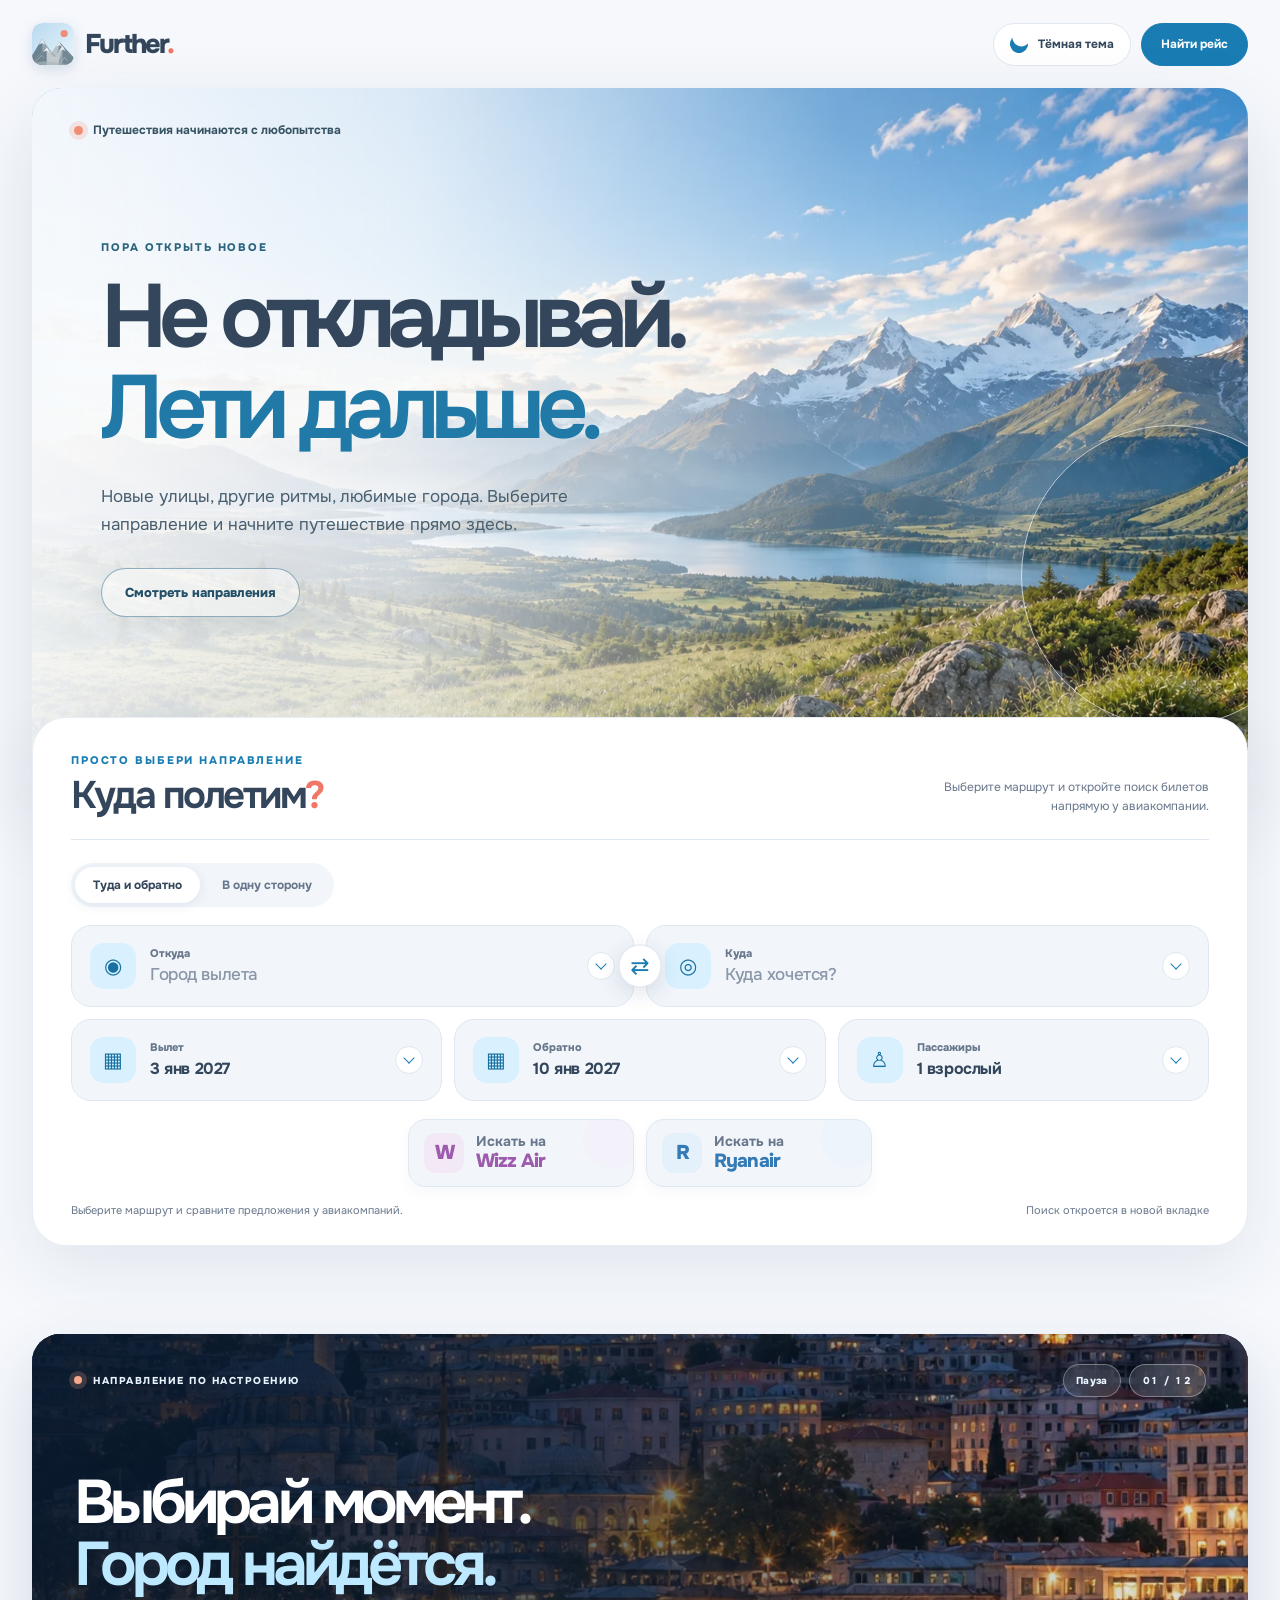
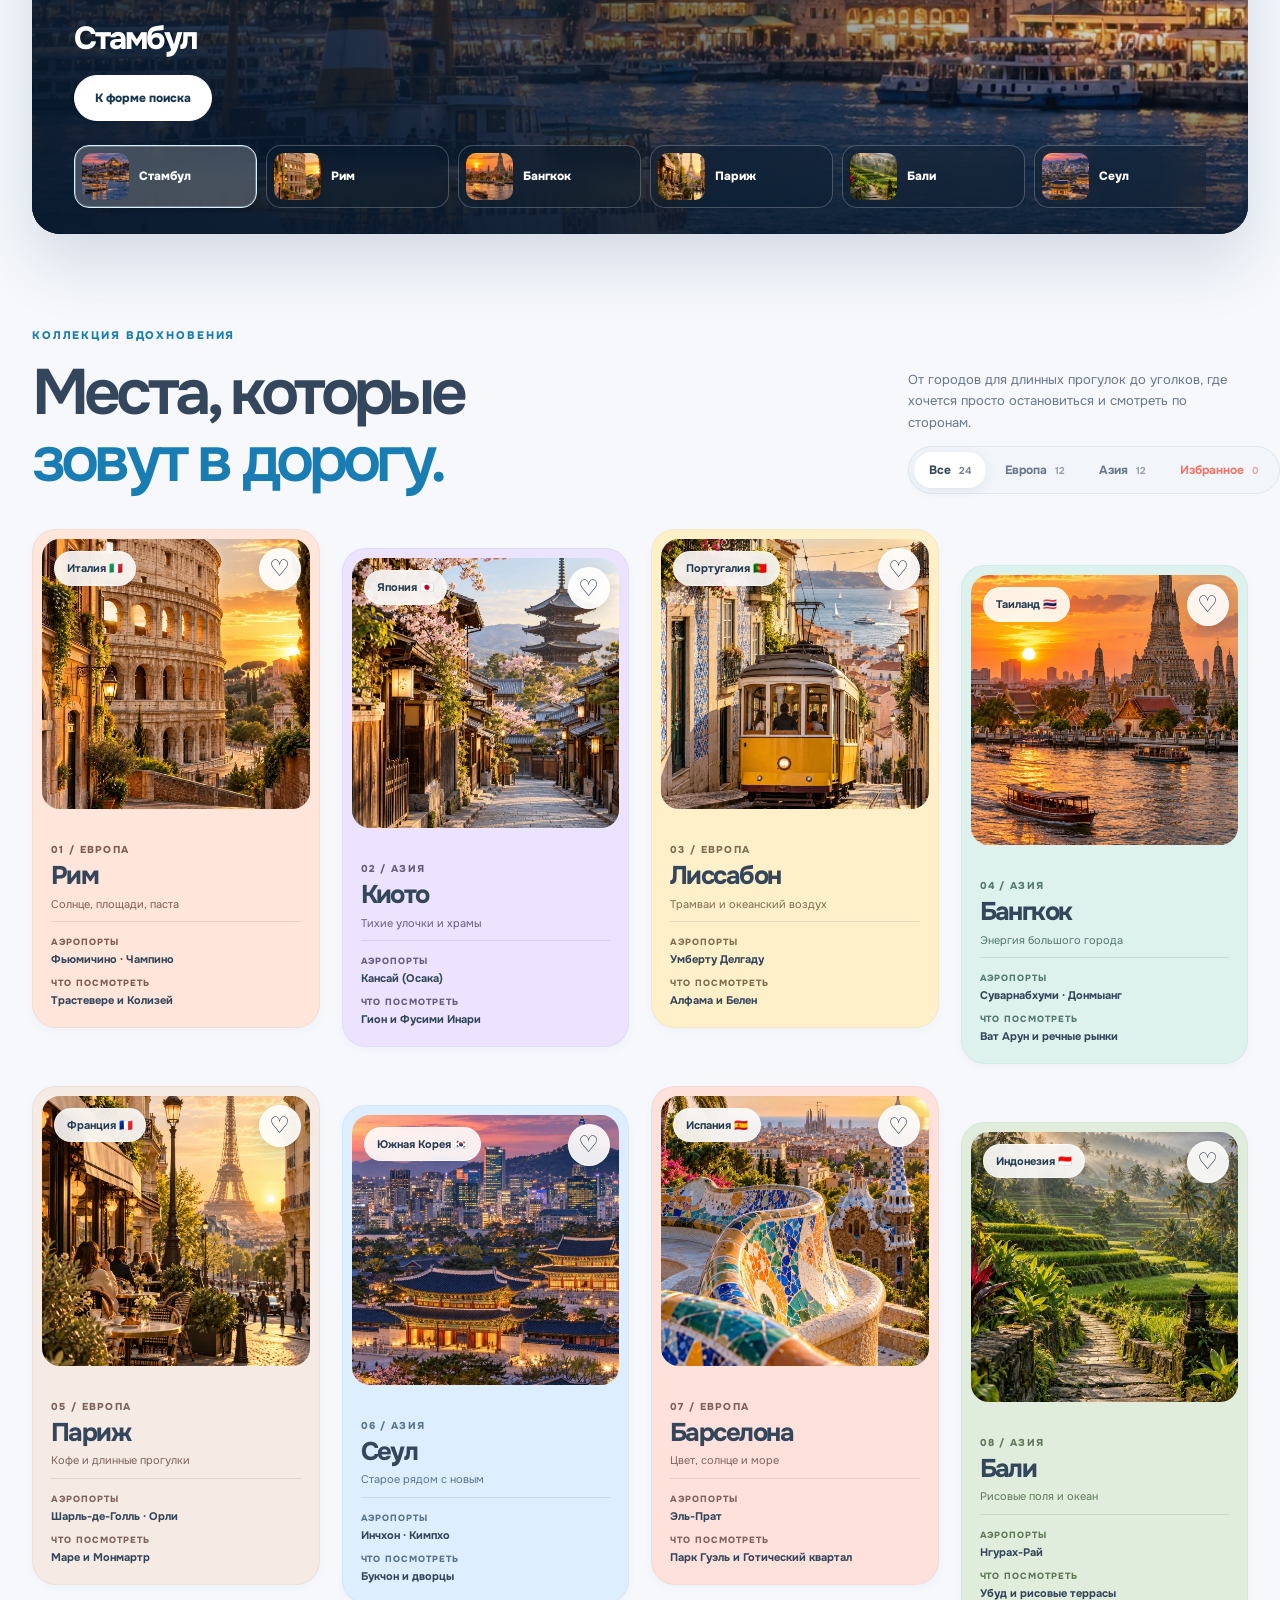
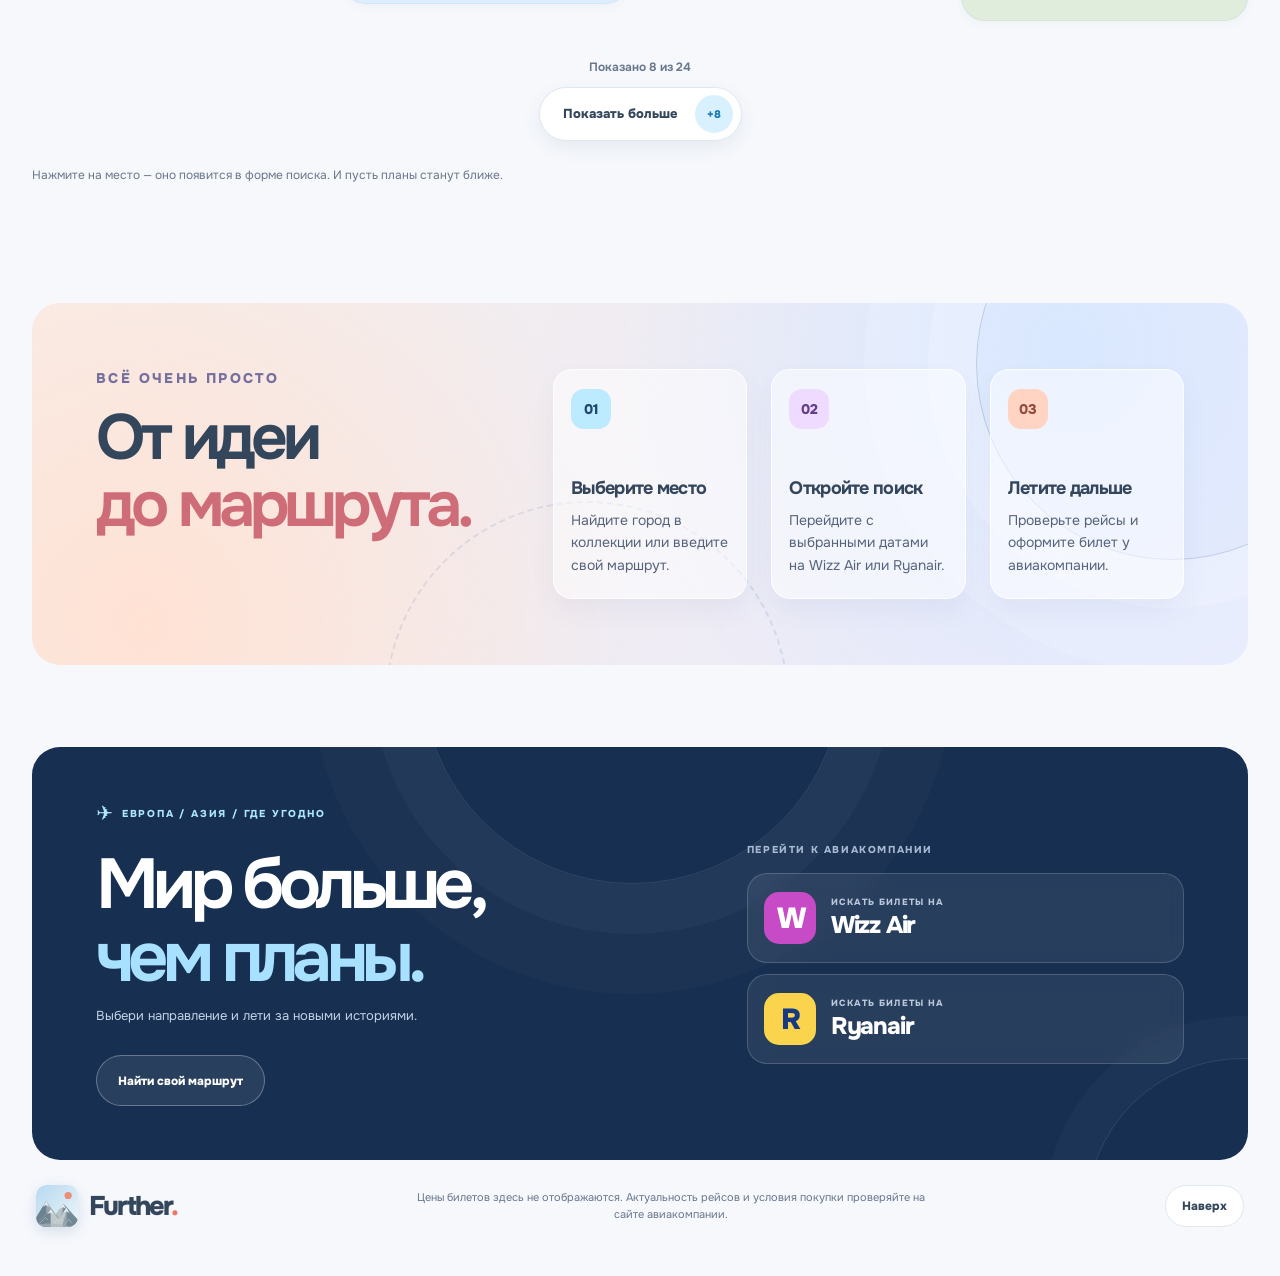
==== commit 8dc17de9: "Add favorites filter to destination collection" ====
--- a/index.html
+++ b/index.html
@@ -64,7 +64,7 @@
     </section>
     <!-- Каталог направлений с фильтрами и пагинацией -->
     <section class="destinations shell" id="destinations" aria-labelledby="destinations-title">
-      <div class="section-heading reveal"><div><p class="eyebrow muted">КОЛЛЕКЦИЯ ВДОХНОВЕНИЯ</p><h2 id="destinations-title">Места, которые<br><em>зовут в дорогу.</em></h2></div><div class="section-side"><p>От городов для длинных прогулок до уголков, где хочется просто остановиться и смотреть по сторонам.</p><div class="region-filters" role="group" aria-label="Регион направлений"><button class="filter is-active" type="button" data-filter="all" aria-pressed="true">Все <span>24</span></button><button class="filter" type="button" data-filter="europe" aria-pressed="false">Европа <span>12</span></button><button class="filter" type="button" data-filter="asia" aria-pressed="false">Азия <span>12</span></button></div></div></div>
+      <div class="section-heading reveal"><div><p class="eyebrow muted">КОЛЛЕКЦИЯ ВДОХНОВЕНИЯ</p><h2 id="destinations-title">Места, которые<br><em>зовут в дорогу.</em></h2></div><div class="section-side"><p>От городов для длинных прогулок до уголков, где хочется просто остановиться и смотреть по сторонам.</p><div class="region-filters" role="group" aria-label="Регион направлений"><button class="filter is-active" type="button" data-filter="all" aria-pressed="true">Все <span>24</span></button><button class="filter" type="button" data-filter="europe" aria-pressed="false">Европа <span>12</span></button><button class="filter" type="button" data-filter="asia" aria-pressed="false">Азия <span>12</span></button><button class="filter favorites-filter" type="button" data-filter="favorites" aria-pressed="false">Избранное <span id="favorites-count">0</span></button></div></div></div>
       <div class="destination-grid" id="destination-grid"></div>
       <div class="destination-more-wrap"><p id="destination-progress" aria-live="polite">Показано 8 из 24</p><div class="destination-controls"><button class="destination-more" id="destination-more" type="button"><span>Показать больше</span><small id="destination-more-count">+8</small></button><button class="destination-less" id="destination-less" type="button" hidden>Показать меньше</button></div></div>
       <p class="destination-note">Нажмите на место — оно появится в форме поиска. И пусть планы станут ближе.</p>
--- a/styles.css
+++ b/styles.css
@@ -405,3 +405,28 @@
   *,*::before,*::after{animation-duration:.01ms!important;transition-duration:.01ms!important}
   .js .reveal:not(.is-visible){opacity:1;transform:none}
 }
+
+
+/* Освежённая визуальная подача */
+.site-header{height:88px}
+.hero{min-height:700px;border-radius:30px;box-shadow:0 28px 80px rgba(25,55,85,.12)}
+.hero-photo{transform:scale(1.015);transition:transform 1.2s cubic-bezier(.2,.7,.2,1)}
+.hero:hover .hero-photo{transform:scale(1.045)}
+.hero-wash{background:linear-gradient(90deg,rgba(247,250,253,.94) 0%,rgba(247,250,253,.78) 31%,rgba(247,250,253,.22) 66%,rgba(247,250,253,.02) 100%)}
+.hero-content{max-width:900px}
+.hero h1{font-size:clamp(62px,7vw,104px);letter-spacing:-.09em}
+.header-cta{background:var(--accent);border-color:var(--accent);color:#fff}
+.search-section{box-shadow:0 24px 70px rgba(31,66,103,.09);border:1px solid color-mix(in srgb,var(--line) 75%,transparent)}
+.destination-grid{gap:22px}
+.destination-card{position:relative}
+.destination-action{border-radius:24px;padding:9px}
+.card-photo{border-radius:18px;height:270px}
+.card-photo img{transition:transform .65s cubic-bezier(.2,.7,.2,1)}
+.destination-action:hover .card-photo img{transform:scale(1.055)}
+.favorite-toggle{position:absolute;z-index:3;top:19px;right:19px;display:grid;place-items:center;width:42px;height:42px;border:1px solid rgba(255,255,255,.7);border-radius:50%;background:rgba(255,255,255,.9);color:#23384c;font-size:23px;line-height:1;box-shadow:0 5px 18px rgba(12,28,48,.16);backdrop-filter:blur(12px);transition:transform .2s,background .2s,color .2s}
+.favorite-toggle:hover{transform:scale(1.1)}
+.favorite-toggle.is-favorite{background:#fff0f0;color:#e34e69}
+.favorites-filter{color:var(--coral)}
+.spotlight,.how-it-works,.footer-main{border-radius:28px}
+@media(max-width:760px){.hero{min-height:620px}.hero h1{font-size:clamp(45px,9vw,68px)}.card-photo{height:235px}}
+@media(prefers-reduced-motion:reduce){.hero-photo{transition:none}}
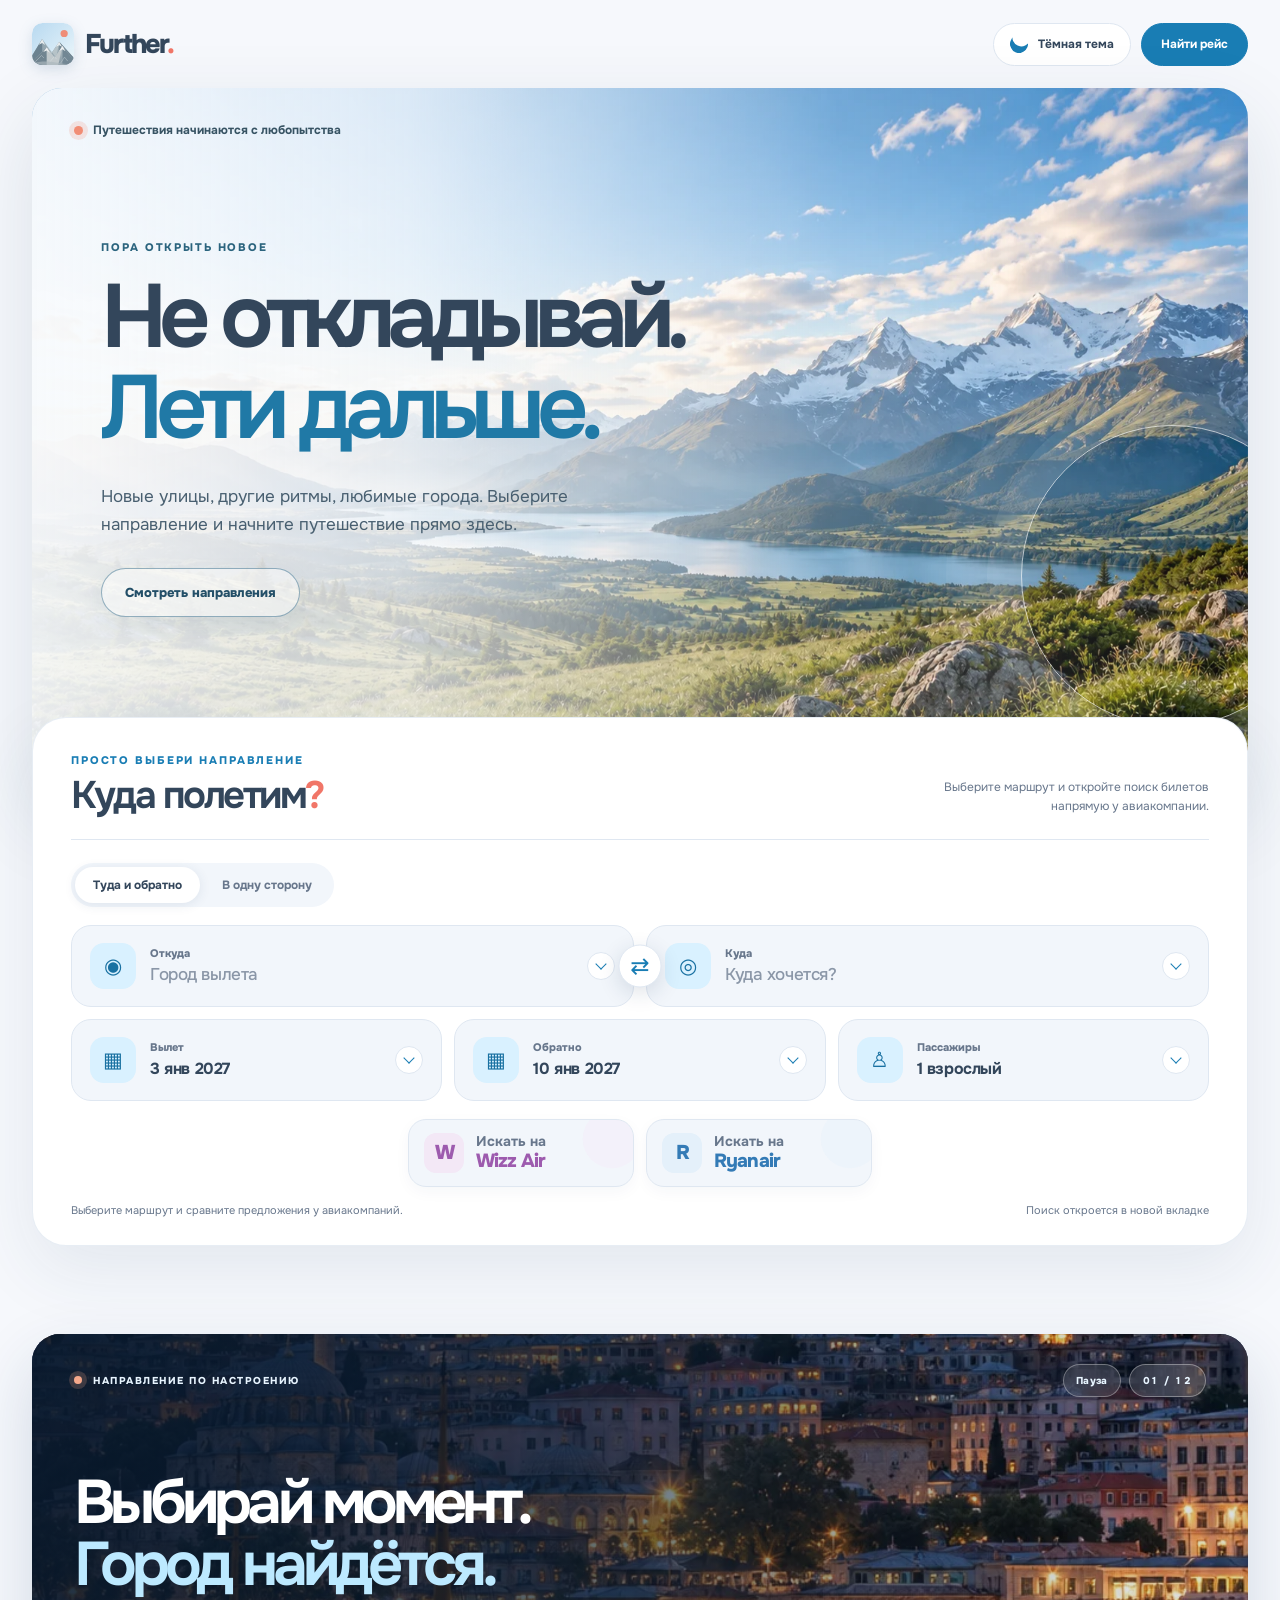
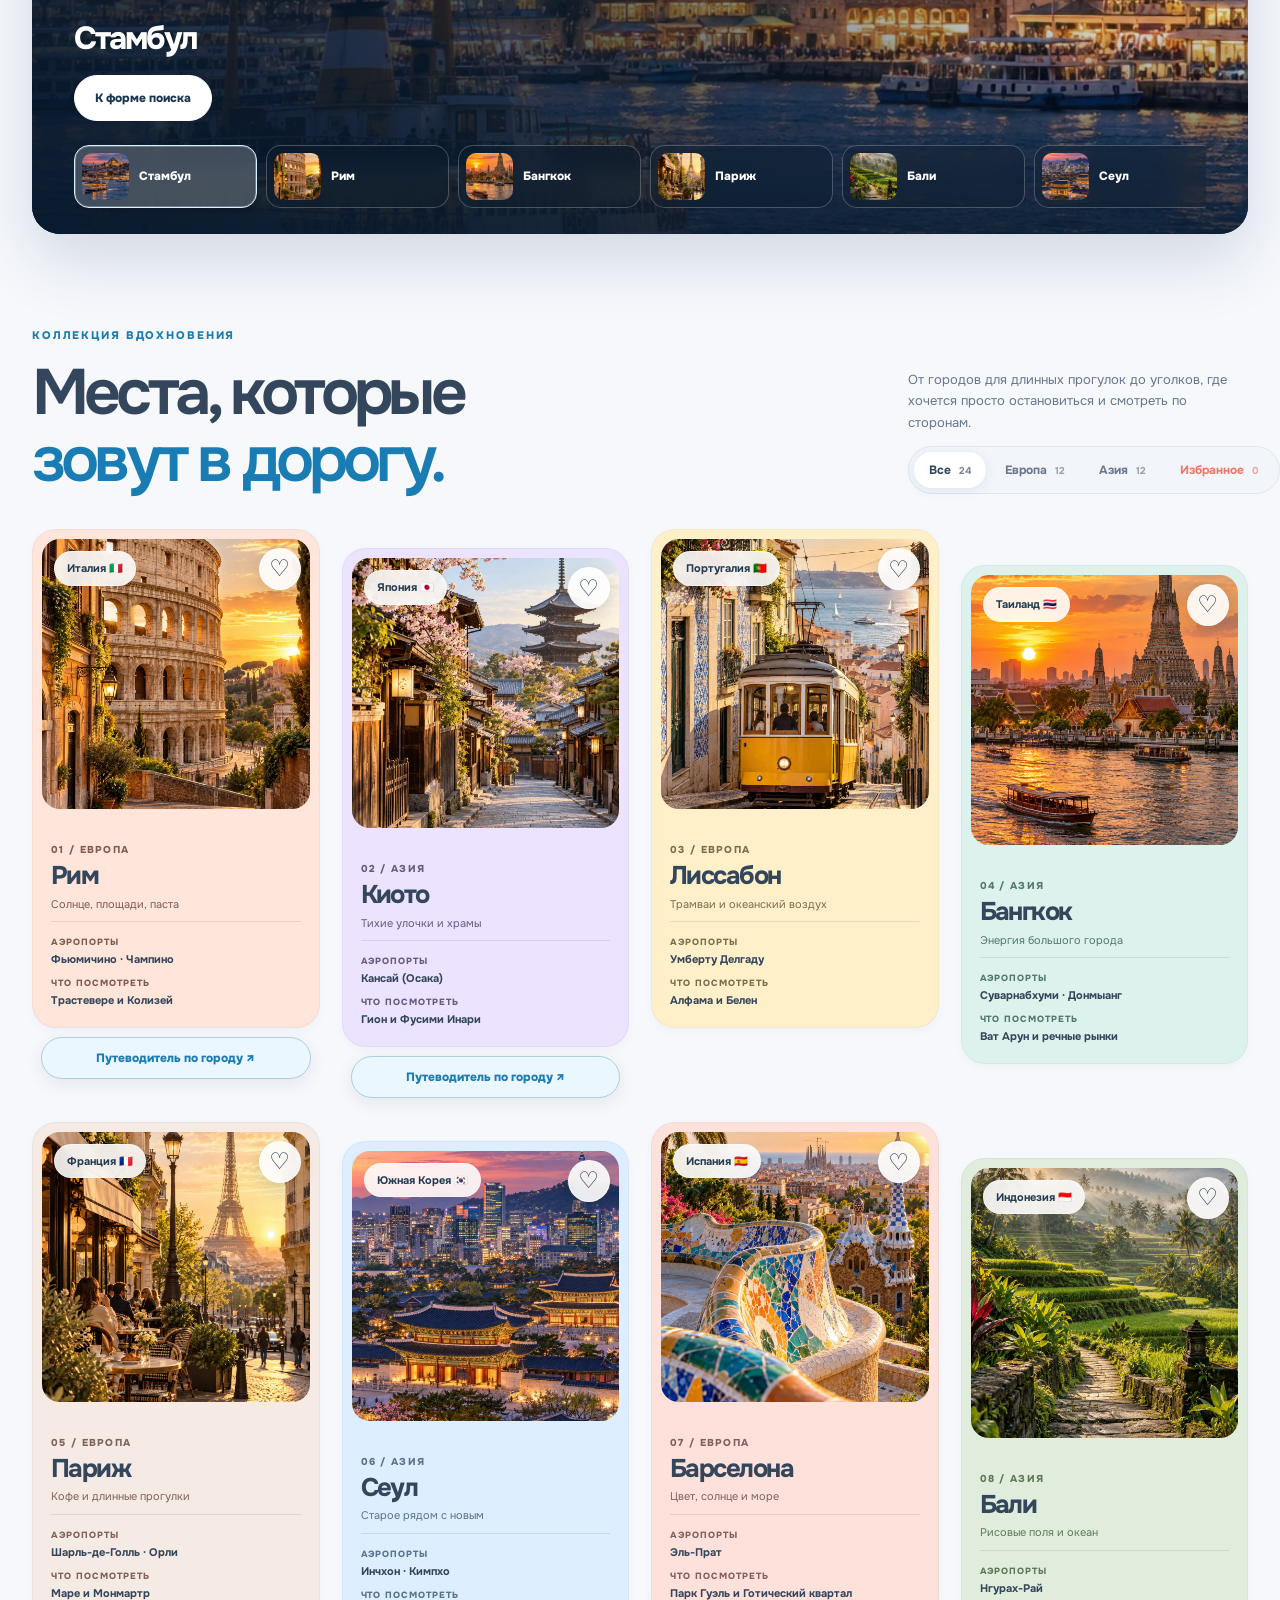
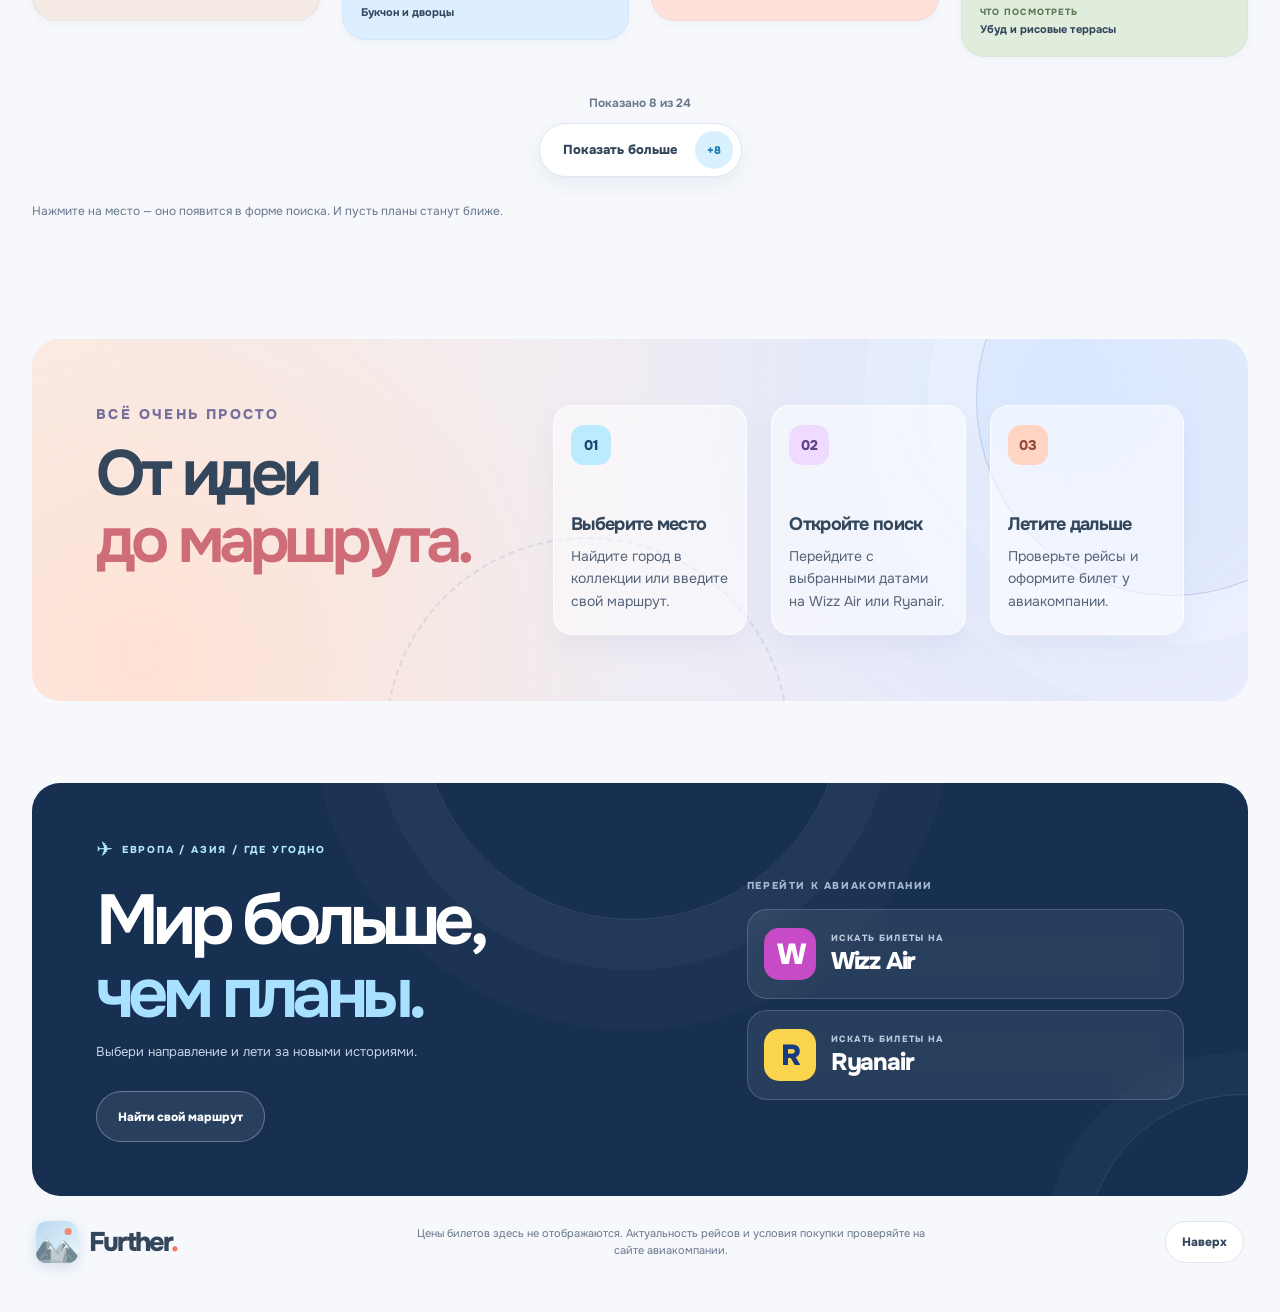
==== commit 21006664: "Add homepage reading progress indicator" ====
--- a/index.html
+++ b/index.html
@@ -17,6 +17,7 @@
   <script src="./app.js" defer></script>
 </head>
 <body>
+  <div class="home-reading-progress" aria-hidden="true"><span id="home-reading-progress-bar"></span></div>
   <a class="skip-link" href="#main">К содержимому</a>
   <!-- Шапка сайта -->
   <header class="site-header shell">
--- a/styles.css
+++ b/styles.css
@@ -430,3 +430,604 @@
 .spotlight,.how-it-works,.footer-main{border-radius:28px}
 @media(max-width:760px){.hero{min-height:620px}.hero h1{font-size:clamp(45px,9vw,68px)}.card-photo{height:235px}}
 @media(prefers-reduced-motion:reduce){.hero-photo{transition:none}}
+
+
+/* Further city guide: compact rhythm, one clear heading per section */
+.city-main{padding-bottom:30px}
+.city-breadcrumb{display:flex;gap:10px;align-items:center;padding:0 2px 12px;color:var(--muted);font-size:11px;font-weight:600}.city-breadcrumb a{color:var(--accent)}
+.city-hero{position:relative;isolation:isolate;min-height:410px;overflow:hidden;border-radius:25px;background:#26394b;box-shadow:var(--shadow)}
+.city-hero-image,.city-hero-overlay{position:absolute;inset:0;width:100%;height:100%}.city-hero-image{z-index:-2;object-fit:cover;object-position:center 48%}
+.city-hero-overlay{z-index:-1;background:linear-gradient(90deg,rgba(14,27,43,.84),rgba(14,27,43,.42) 52%,rgba(14,27,43,.08)),linear-gradient(0deg,rgba(14,27,43,.35),transparent 48%)}
+.city-hero-content{max-width:680px;padding:76px 6.5% 70px;color:#fff}.city-hero-content .eyebrow{color:#bce8ff;font-size:9px;letter-spacing:.13em}
+.city-hero h1{margin:0 0 10px;font-size:clamp(66px,8vw,104px);line-height:.98;letter-spacing:-.095em}.city-hero h1 span{color:var(--coral)}
+.city-hero-content>p:not(.eyebrow){max-width:500px;margin:0 0 19px;color:rgba(255,255,255,.9);font-size:14px;line-height:1.65}
+.city-hero-cta{display:inline-flex;padding:10px 16px;border:1px solid rgba(255,255,255,.55);border-radius:999px;color:#fff;font-size:11px;font-weight:700;backdrop-filter:blur(10px)}
+.city-hero-index{position:absolute;right:24px;bottom:20px;color:rgba(255,255,255,.76);font-size:9px;letter-spacing:.15em}
+.city-section{padding:38px 0 54px}.city-section-heading{display:flex;align-items:end;justify-content:space-between;gap:28px;margin-bottom:20px}
+.city-section-heading h2,.city-food-copy h2,.city-tips h2{margin:0;color:var(--ink);font-size:clamp(36px,4.1vw,53px);line-height:1.04;letter-spacing:-.075em}
+.city-section-heading h2 em,.city-food-copy h2 em,.city-tips h2 em{color:var(--accent);font-style:normal}
+.city-section-heading>p{max-width:390px;margin:0 0 3px;color:var(--muted);font-size:12px;line-height:1.7}
+.city-sight-grid{display:grid;grid-template-columns:1.25fr 1fr 1fr;gap:12px}
+.city-sight{min-height:190px;padding:20px;border:1px solid var(--line);border-radius:19px;background:var(--surface);box-shadow:0 10px 28px rgba(34,65,111,.04)}
+.city-sight-feature{grid-row:span 2;display:flex;flex-direction:column;padding:8px}.city-sight-feature>img{height:205px;object-fit:cover;border-radius:13px}.city-sight-feature>div{padding:14px 12px 10px}
+.city-sight-feature span,.city-sight-number{color:var(--accent);font-size:9px;font-weight:800;letter-spacing:.13em}
+.city-sight h3{margin:9px 0 7px;font-size:18px;letter-spacing:-.04em}.city-sight p{margin:0;color:var(--muted);font-size:11px;line-height:1.65}.city-sight small{display:block;margin-top:11px;color:var(--accent);font-size:9px;font-weight:700}
+.city-food-section{display:grid;grid-template-columns:1fr 1fr;min-height:380px;overflow:hidden;border-radius:23px;background:var(--surface);box-shadow:var(--shadow)}
+.city-food-photo{position:relative;min-height:380px;overflow:hidden}.city-food-photo img{position:absolute;inset:0;width:100%;height:100%;object-fit:cover}
+.city-food-photo span{position:absolute;left:20px;bottom:20px;padding:9px 13px;border:1px solid rgba(255,255,255,.55);border-radius:999px;background:rgba(16,31,48,.3);color:#fff;font-size:9px;font-weight:800;letter-spacing:.13em}
+.city-food-copy{align-self:center;padding:34px clamp(24px,4vw,48px)}.city-food-copy h2{margin-bottom:18px}
+.city-food-list{display:grid;margin:0;padding:0;list-style:none}.city-food-list li{display:grid;gap:4px;padding:10px 0;border-top:1px solid var(--line)}.city-food-list strong{font-size:13px}.city-food-list span{color:var(--muted);font-size:10px;line-height:1.55}
+.city-route-section{padding-top:55px}.city-route-layout{display:grid;grid-template-columns:.75fr 1.25fr;gap:18px}.city-route-stops{display:grid;align-content:start}
+.city-route-stops>div{display:grid;grid-template-columns:56px 1fr;gap:2px 9px;padding:12px 0;border-bottom:1px solid var(--line)}.city-route-stops>div>span{grid-row:1/3;color:var(--accent);font-size:11px;font-weight:800}.city-route-stops strong{font-size:12px}.city-route-stops small{color:var(--muted);font-size:10px;line-height:1.55}
+.city-map-wrap{padding:7px;border:1px solid var(--line);border-radius:19px;background:var(--surface);box-shadow:0 10px 28px rgba(34,65,111,.05)}#rome-map{height:390px;border-radius:14px;z-index:0}.city-map-wrap>p{margin:8px 7px 3px;color:var(--muted);font-size:9px}
+.city-tips{display:grid;grid-template-columns:.9fr 1.1fr;gap:38px;padding:46px 4%;border-radius:22px;background:var(--surface-soft)}.city-tips h2{font-size:clamp(33px,3.8vw,47px)}
+.city-tip-list{display:grid}.city-tip-list p{margin:0;padding:10px 0;border-bottom:1px solid var(--line);color:var(--muted);font-size:11px;line-height:1.65}.city-tip-list strong{color:var(--ink)}
+.city-bottom-cta{display:flex;align-items:center;justify-content:space-between;gap:24px;padding:40px 4% 10px}.city-bottom-cta h2{margin:0 0 6px;font-size:clamp(34px,4vw,48px);letter-spacing:-.07em}.city-bottom-cta p:not(.eyebrow){margin:0;color:var(--muted);font-size:11px}.city-bottom-cta .header-cta{flex:none;min-height:44px;padding:0 22px}
+.city-footer{margin-bottom:12px}
+.city-card-link{position:absolute;left:25px;bottom:20px;z-index:4;display:inline-flex;align-items:center;gap:6px;padding:8px 11px;border:1px solid var(--line);border-radius:999px;background:var(--surface);color:var(--accent);font-size:10px;font-weight:800;box-shadow:0 5px 18px rgba(12,28,48,.08);transition:gap .2s}.city-card-link:hover{gap:10px}
+@media(max-width:900px){.city-hero{min-height:380px}.city-sight-grid{grid-template-columns:1fr 1fr}.city-sight-feature{grid-row:span 2}.city-food-section{min-height:340px}.city-food-photo{min-height:340px}.city-route-layout{grid-template-columns:1fr}#rome-map{height:350px}.city-tips{gap:25px;padding:38px 4%}}
+@media(max-width:650px){.city-main{padding-bottom:24px}.city-hero{min-height:420px;border-radius:21px}.city-hero-content{padding:86px 22px 72px}.city-hero h1{font-size:74px}.city-hero-content>p:not(.eyebrow){font-size:13px;line-height:1.55}.city-section{padding:30px 0 40px}.city-section-heading{display:block;margin-bottom:16px}.city-section-heading h2{font-size:39px}.city-section-heading>p{margin-top:12px}.city-sight-grid{grid-template-columns:1fr;gap:9px}.city-sight-feature{grid-row:auto}.city-sight-feature>img{height:190px}.city-sight{min-height:0;padding:18px}.city-food-section{grid-template-columns:1fr;border-radius:20px}.city-food-photo{min-height:225px}.city-food-copy{padding:26px 21px 30px}.city-food-copy h2{font-size:37px;margin-bottom:14px}.city-route-section{padding-top:40px}#rome-map{height:310px}.city-tips{grid-template-columns:1fr;gap:13px;padding:29px 21px}.city-tips h2{font-size:36px}.city-bottom-cta{align-items:flex-start;flex-direction:column;padding:34px 2% 8px}}
+
+/* Subtle motion and interactive route */
+.city-reading-progress{position:fixed;z-index:1000;top:0;left:0;width:100%;height:3px;pointer-events:none}
+.city-reading-progress span{display:block;width:0;height:100%;background:var(--accent);box-shadow:0 0 10px color-mix(in srgb,var(--accent) 35%,transparent);transition:width .08s linear}
+.city-reveal{opacity:0;transform:translateY(18px);transition:opacity .55s ease,transform .55s cubic-bezier(.2,.7,.2,1)}
+.city-reveal.is-visible{opacity:1;transform:translateY(0)}
+.city-route-stop{position:relative;cursor:pointer;border:1px solid transparent;border-radius:12px;transition:background-color .22s ease,border-color .22s ease,box-shadow .22s ease}
+.city-route-stop:hover{background:var(--surface-soft);border-color:var(--line);box-shadow:0 3px 12px rgba(34,65,111,.045)}
+.city-route-stop[aria-pressed="true"]{background:var(--surface-soft);border-color:var(--accent);box-shadow:0 2px 10px rgba(34,65,111,.055)}
+.city-route-stop[aria-pressed="true"]::before{content:none}
+.city-route-stop:focus-visible{outline:2px solid var(--accent);outline-offset:3px}
+.city-hero-image{transition:transform 1.1s cubic-bezier(.2,.7,.2,1)}
+.city-hero:hover .city-hero-image{transform:scale(1.025)}
+@media(prefers-reduced-motion:reduce){.city-reveal{opacity:1;transform:none;transition:none}.city-route-stop,.city-hero-image{transition:none}}
+
+
+/* Interactive itinerary planner */
+.city-planner{padding:8px 0 48px}.city-planner-heading{display:flex;align-items:end;justify-content:space-between;gap:25px;margin-bottom:18px}.city-planner-kicker{color:var(--accent);font-size:9px;font-weight:800;letter-spacing:.14em}.city-planner-heading h2{margin:8px 0 0;font-size:clamp(36px,4vw,52px);line-height:1.02;letter-spacing:-.075em}.city-planner-heading h2 em{color:var(--accent);font-style:normal}.city-planner-heading>p{max-width:390px;margin:0 0 3px;color:var(--muted);font-size:12px;line-height:1.7}.city-planner-panel{display:grid;grid-template-columns:1fr .85fr;gap:16px;padding:17px;border:1px solid var(--line);border-radius:21px;background:var(--surface);box-shadow:0 12px 35px rgba(34,65,111,.05)}.city-planner-options{display:grid;grid-template-columns:1fr 1fr;gap:8px}.city-planner-options label{display:flex;align-items:flex-start;gap:10px;min-height:68px;padding:13px;border:1px solid var(--line);border-radius:14px;cursor:pointer;transition:border-color .2s,background .2s,transform .2s}.city-planner-options label:hover{transform:translateY(-2px);border-color:var(--accent)}.city-planner-options input{width:16px;height:16px;margin:2px 0 0;accent-color:var(--accent);flex:none}.city-planner-options label span{display:grid;gap:4px}.city-planner-options strong{font-size:11px}.city-planner-options small{color:var(--muted);font-size:9px;line-height:1.4}.city-planner-result{padding:17px;border-radius:16px;background:var(--surface-soft)}.city-planner-result-top{display:flex;justify-content:space-between;align-items:center;color:var(--accent);font-size:9px;font-weight:800;letter-spacing:.1em}.city-planner-result-top strong{padding:6px 9px;border-radius:99px;background:var(--surface);color:var(--ink);letter-spacing:0}.city-planner-result ol{display:grid;gap:7px;margin:14px 0;padding-left:21px;font-size:11px;font-weight:700}.city-planner-result li::marker{color:var(--accent)}.city-planner-stats{display:flex;gap:28px;padding-top:12px;border-top:1px solid var(--line)}.city-planner-stats div{display:grid;gap:3px}.city-planner-stats strong{font-size:17px;letter-spacing:-.04em}.city-planner-stats span{color:var(--muted);font-size:9px}.city-planner-actions{display:flex;gap:8px;margin-top:15px}.city-planner-actions button{min-height:37px;padding:0 13px;border:1px solid var(--accent);border-radius:99px;background:var(--accent);color:#fff;font:inherit;font-size:10px;font-weight:800;cursor:pointer}.city-planner-actions button+button{background:transparent;color:var(--accent)}.city-planner-result.is-empty{outline:1px solid var(--coral)}
+@media(max-width:760px){.city-planner-heading{display:block}.city-planner-heading>p{margin-top:12px}.city-planner-panel{grid-template-columns:1fr}.city-planner-options{grid-template-columns:1fr 1fr}}
+@media(max-width:480px){.city-planner-options{grid-template-columns:1fr}.city-planner-panel{padding:11px}.city-planner-actions button{flex:1;padding:0 9px}}
+@media(prefers-reduced-motion:reduce){.city-planner-options label{transition:none}}
+
+
+/* City guide typography: improve paragraph and supporting-text readability */
+.city-hero-content>p:not(.eyebrow){font-size:16px;line-height:1.7}
+.city-section-heading>p,.city-planner-heading>p{font-size:14px;line-height:1.75}
+.city-sight p{font-size:13px;line-height:1.75}
+.city-sight small{font-size:11px}
+.city-food-list span{font-size:13px;line-height:1.65}
+.city-route-stops small{font-size:12px;line-height:1.65}
+.city-route-stops>div>span{font-size:12px}
+.city-map-wrap>p{font-size:11px}
+.city-tip-list p{font-size:13px;line-height:1.75}
+.city-bottom-cta p:not(.eyebrow){font-size:13px}
+.city-planner-options small{font-size:11px;line-height:1.55}
+.city-planner-result ol{font-size:13px;line-height:1.5}
+.city-planner-stats span{font-size:11px}
+@media(max-width:650px){
+ .city-hero-content>p:not(.eyebrow){font-size:15px}
+ .city-section-heading>p,.city-planner-heading>p{font-size:14px}
+ .city-sight p,.city-food-list span,.city-tip-list p{font-size:13px}
+ .city-route-stops small{font-size:12px}
+}
+
+
+/* Food banner: more breathing room, inset rounded photo and larger copy */
+.city-food-section{
+  padding:18px;
+  gap:24px;
+  min-height:420px;
+  border-radius:26px;
+}
+.city-food-photo{
+  min-height:384px;
+  border-radius:19px;
+}
+.city-food-photo img{
+  border-radius:19px;
+}
+.city-food-copy{
+  padding:34px clamp(22px,3.2vw,42px);
+}
+.city-food-list span{
+  font-size:15px;
+  line-height:1.7;
+}
+@media(max-width:900px){
+  .city-food-section{gap:18px;padding:15px}
+  .city-food-photo{min-height:340px}
+}
+@media(max-width:650px){
+  .city-food-section{padding:13px;gap:10px}
+  .city-food-photo{min-height:230px;border-radius:16px}
+  .city-food-photo img{border-radius:16px}
+  .city-food-copy{padding:24px 10px 18px}
+  .city-food-list span{font-size:15px;line-height:1.7}
+}
+
+
+/* Roomier section introductions for the Rome sights and walking route */
+.city-section{
+  padding-top:48px;
+  padding-bottom:62px;
+}
+.city-route-section{
+  padding-top:48px;
+  padding-bottom:62px;
+}
+.city-section-heading{
+  margin-bottom:25px;
+  gap:32px;
+}
+.city-section-heading>p{
+  font-size:15px;
+  line-height:1.75;
+}
+@media(max-width:650px){
+  .city-section{padding-top:38px;padding-bottom:48px}
+  .city-route-section{padding-top:38px;padding-bottom:48px}
+  .city-section-heading{margin-bottom:20px}
+  .city-section-heading>p{font-size:15px;line-height:1.7}
+}
+
+
+/* Rome guide: bring all supporting and secondary text up to 15px */
+.city-main .city-breadcrumb,
+.city-main .city-hero-content .eyebrow,
+.city-main .city-hero-index,
+.city-main .city-hero-cta,
+.city-main .city-section-heading>p,
+.city-main .city-sight p,
+.city-main .city-sight small,
+.city-main .city-sight-number,
+.city-main .city-sight-feature>div>span,
+.city-main .city-food-photo>span,
+.city-main .city-food-list strong,
+.city-main .city-food-list span,
+.city-main .city-route-stops>div>span,
+.city-main .city-route-stops strong,
+.city-main .city-route-stops small,
+.city-main .city-map-wrap>p,
+.city-main .city-tip-list p,
+.city-main .city-bottom-cta p:not(.eyebrow),
+.city-main .city-planner-kicker,
+.city-main .city-planner-heading>p,
+.city-main .city-planner-options strong,
+.city-main .city-planner-options small,
+.city-main .city-planner-result-top,
+.city-main .city-planner-result-top strong,
+.city-main .city-planner-result ol,
+.city-main .city-planner-stats span,
+.city-main .city-planner-actions button,
+.city-main .city-card-link{
+  font-size:15px;
+}
+.city-main .city-hero-content .eyebrow,
+.city-main .city-planner-kicker,
+.city-main .city-sight-number,
+.city-main .city-sight-feature>div>span,
+.city-main .city-food-photo>span,
+.city-main .city-planner-result-top{
+  letter-spacing:.06em;
+}
+.city-main .city-sight p,
+.city-main .city-route-stops small,
+.city-main .city-tip-list p,
+.city-main .city-food-list span,
+.city-main .city-section-heading>p,
+.city-main .city-planner-heading>p{
+  line-height:1.7;
+}
+
+
+/* Route stop list: distinct cards with comfortable inner spacing */
+.city-route-stops>div{
+  padding:14px 16px;
+  margin:0 0 10px;
+  border:1px solid var(--line);
+  border-radius:14px;
+  background:var(--surface);
+}
+.city-route-stops>div:last-child{margin-bottom:0}
+.city-route-stops>div>span{padding-left:0}
+.city-route-stops strong{padding-left:0}
+
+
+/* Sight-card micro highlights instead of raw coordinates */
+.city-sight-note{display:inline-flex;align-items:center;gap:7px;width:fit-content;margin-top:14px;padding:7px 10px;border:1px solid var(--line);border-radius:999px;background:var(--surface-soft);color:var(--accent);font-size:12px!important;font-weight:600;line-height:1.35!important;letter-spacing:.01em}
+.city-sight-note::before{content:"✦";font-size:11px;opacity:.8}
+
+
+/* Route cards: clear inset, visible lower edge and breathing room between stops */
+.city-route-stops .city-route-stop{
+  box-sizing:border-box;
+  padding:16px 20px 17px!important;
+  margin:0 0 12px!important;
+  border:1px solid var(--line)!important;
+  border-bottom:1px solid var(--line)!important;
+  border-radius:15px;
+  column-gap:13px!important;
+  row-gap:5px!important;
+  background:var(--surface);
+}
+.city-route-stops .city-route-stop:last-child{margin-bottom:0!important}
+.city-route-stops .city-route-stop>span{padding:0!important}
+.city-route-stops .city-route-stop strong{padding:0!important}
+.city-route-stops .city-route-stop small{grid-column:2;display:block}
+
+/* The planner description changes with the selected places */
+.city-planner-heading>p#planner-description{
+  max-width:470px;
+  padding:13px 16px;
+  border-left:2px solid var(--accent);
+  border-radius:0 12px 12px 0;
+  background:var(--surface-soft);
+  color:var(--muted);
+  font-size:14px;
+  line-height:1.75;
+}
+@media(max-width:760px){
+  .city-planner-heading>p#planner-description{margin-top:14px;padding:12px 14px}
+}
+
+
+/* Planner: selected places are presented as a readable, separated list */
+.city-planner-heading>div{min-width:0}
+.city-planner-heading>.city-planner-descriptions{
+  max-width:490px;
+  padding:15px 18px;
+  border:1px solid var(--line);
+  border-radius:16px;
+  background:var(--surface-soft);
+  color:var(--text);
+}
+.city-planner-descriptions-lead{
+  margin:0 0 10px;
+  color:var(--muted);
+  font-size:13px;
+  font-weight:700;
+}
+.city-planner-descriptions ul{
+  display:grid;
+  gap:10px;
+  margin:0;
+  padding:0;
+  list-style:none;
+}
+.city-planner-descriptions li{
+  display:grid;
+  grid-template-columns:minmax(112px, auto) 1fr;
+  gap:4px 12px;
+  align-items:baseline;
+  padding-top:9px;
+  border-top:1px solid var(--line);
+}
+.city-planner-descriptions li:first-child{padding-top:0;border-top:0}
+.city-planner-descriptions li strong{
+  color:var(--text);
+  font-size:14px;
+  font-weight:750;
+}
+.city-planner-descriptions li span{
+  color:var(--muted);
+  font-size:14px;
+  line-height:1.55;
+}
+.city-planner-descriptions-empty{
+  margin:0;
+  color:var(--muted);
+  font-size:14px;
+  line-height:1.65;
+}
+@media(max-width:760px){
+ .city-planner-heading>.city-planner-descriptions{max-width:none;margin-top:16px}
+}
+@media(max-width:480px){
+ .city-planner-heading>.city-planner-descriptions{padding:13px 14px}
+ .city-planner-descriptions li{grid-template-columns:1fr;gap:2px}
+ .city-planner-descriptions li span{font-size:14px}
+}
+
+
+/* Planner descriptions: editorial photo rows, only for selected places */
+.city-planner-heading>.city-planner-descriptions{
+  flex:0 1 510px;
+  max-width:510px;
+  padding:0;
+  border:0;
+  border-radius:0;
+  background:transparent;
+  color:var(--text);
+}
+.city-planner-descriptions-lead{
+  margin:0 0 12px;
+  color:var(--muted);
+  font-size:13px;
+  font-weight:650;
+}
+.city-planner-description-cards{display:grid;gap:12px}
+.city-planner-description-card{
+  display:grid;
+  grid-template-columns:82px minmax(0,1fr);
+  align-items:center;
+  gap:13px;
+  min-width:0;
+  padding:0 0 12px;
+  border-bottom:1px solid var(--line);
+}
+.city-planner-description-card:last-child{padding-bottom:0;border-bottom:0}
+.city-planner-description-photo{
+  display:block;
+  width:82px;
+  height:76px;
+  overflow:hidden;
+  border-radius:12px;
+  background:var(--surface-soft);
+}
+.city-planner-description-photo img{
+  display:block;
+  width:100%;
+  height:100%;
+  object-fit:cover;
+  transition:transform .35s cubic-bezier(.2,.7,.2,1);
+}
+.city-planner-description-photo:hover img{transform:scale(1.06)}
+.city-planner-description-copy{display:grid;gap:4px;min-width:0}
+.city-planner-description-copy strong{
+  color:var(--text);
+  font-size:15px;
+  font-weight:750;
+  line-height:1.35;
+}
+.city-planner-description-copy>span{
+  color:var(--muted);
+  font-size:14px;
+  line-height:1.5;
+}
+.city-planner-photo-credit{
+  width:fit-content;
+  margin-top:2px;
+  color:var(--muted);
+  font-size:10px;
+  line-height:1.2;
+  text-decoration:none;
+  opacity:.75;
+}
+.city-planner-photo-credit:hover{color:var(--accent);opacity:1;text-decoration:underline}
+.city-planner-descriptions-empty{
+  margin:0;
+  color:var(--muted);
+  font-size:14px;
+  line-height:1.65;
+}
+@media(max-width:760px){
+ .city-planner-heading>.city-planner-descriptions{max-width:none;margin-top:16px}
+}
+@media(max-width:480px){
+ .city-planner-description-card{grid-template-columns:72px minmax(0,1fr);gap:11px}
+ .city-planner-description-photo{width:72px;height:72px;border-radius:10px}
+ .city-planner-description-copy strong{font-size:14px}
+ .city-planner-description-copy>span{font-size:13px}
+}
+@media(prefers-reduced-motion:reduce){.city-planner-description-photo img{transition:none}}
+
+
+/* Planner: expand selected option cards in place */
+.city-planner-options label{
+  display:grid;
+  grid-template-columns:16px minmax(0,1fr);
+  align-content:start;
+  align-items:start;
+  gap:8px 10px;
+  transform:none!important;
+  transition:border-color .2s,background-color .2s;
+}
+.city-planner-options label:hover{transform:none!important}
+.city-planner-options label.is-selected{
+  border-color:color-mix(in srgb,var(--accent) 48%,var(--line));
+  background:var(--surface-soft);
+}
+.city-planner-options label>span{min-width:0}
+.city-planner-option-detail{
+  grid-column:2;
+  display:grid;
+  grid-template-columns:76px minmax(0,1fr);
+  align-items:center;
+  gap:10px;
+  min-width:0;
+  padding-top:9px;
+  animation:planner-detail-in .22s ease-out both;
+}
+.city-planner-option-detail>img{
+  display:block;
+  width:76px;
+  height:68px;
+  border-radius:10px;
+  object-fit:cover;
+  transform:none!important;
+  transition:none!important;
+}
+.city-planner-option-copy{
+  display:grid!important;
+  gap:5px!important;
+  min-width:0;
+}
+.city-planner-option-copy>span{
+  color:var(--muted);
+  font-size:13px;
+  line-height:1.45;
+}
+.city-planner-option-copy>a{
+  width:fit-content;
+  color:var(--muted);
+  font-size:10px;
+  line-height:1.2;
+  text-decoration:none;
+  opacity:.75;
+}
+.city-planner-option-copy>a:hover{color:var(--accent);text-decoration:underline;opacity:1}
+@keyframes planner-detail-in{
+ from{opacity:0;transform:translateY(3px)}
+ to{opacity:1;transform:translateY(0)}
+}
+@media(max-width:760px){
+ .city-planner-options{grid-template-columns:1fr 1fr}
+ .city-planner-option-detail{grid-template-columns:68px minmax(0,1fr);gap:8px}
+ .city-planner-option-detail>img{width:68px;height:64px}
+}
+@media(max-width:480px){
+ .city-planner-options{grid-template-columns:1fr}
+ .city-planner-option-detail{grid-template-columns:76px minmax(0,1fr)}
+ .city-planner-option-detail>img{width:76px;height:68px}
+}
+@media(prefers-reduced-motion:reduce){
+ .city-planner-option-detail{animation:none}
+}
+
+
+/* Tablet layout fixes: prevent planner text from overflowing narrow columns */
+@media (min-width:651px) and (max-width:900px){
+  .city-planner-panel{
+    grid-template-columns:minmax(0,1fr);
+    gap:14px;
+    padding:15px;
+  }
+  .city-planner-options{
+    grid-template-columns:repeat(2,minmax(0,1fr));
+    gap:9px;
+  }
+  .city-planner-options label{
+    min-width:0;
+    padding:12px;
+    overflow-wrap:anywhere;
+  }
+  .city-planner-options label>span,
+  .city-planner-option-copy{
+    min-width:0;
+  }
+  .city-planner-option-detail{
+    grid-template-columns:68px minmax(0,1fr);
+    gap:9px;
+  }
+  .city-planner-option-detail>img{
+    width:68px;
+    height:64px;
+  }
+  .city-planner-option-copy>span{
+    font-size:13px;
+    line-height:1.5;
+    overflow-wrap:anywhere;
+  }
+  .city-planner-result{min-width:0}
+  .city-planner-stats{flex-wrap:wrap;gap:12px 24px}
+  .city-route-stops>div{
+    grid-template-columns:50px minmax(0,1fr);
+    min-width:0;
+  }
+  .city-route-stops strong,
+  .city-route-stops small{
+    min-width:0;
+    overflow-wrap:anywhere;
+  }
+}
+
+
+/* Planner selection: quiet but unmistakable selected state */
+.city-planner-options label{
+  position:relative;
+  border-color:transparent;
+  background:var(--surface-soft);
+  box-shadow:inset 0 0 0 1px color-mix(in srgb,var(--line) 72%,transparent);
+}
+.city-planner-options label:not(.is-selected){
+  background:transparent;
+  box-shadow:inset 0 0 0 1px var(--line);
+}
+.city-planner-options label.is-selected{
+  border-color:color-mix(in srgb,var(--accent) 28%,var(--line));
+  background:color-mix(in srgb,var(--accent-soft) 24%,var(--surface));
+  box-shadow:inset 3px 0 0 color-mix(in srgb,var(--accent) 65%,transparent);
+}
+.city-planner-options label.is-selected>span>strong{
+  color:var(--ink);
+}
+.city-planner-options label:not(.is-selected)>span>strong{
+  color:var(--muted);
+  font-weight:600;
+}
+.city-planner-options label:not(.is-selected) .city-planner-option-detail{
+  display:none;
+}
+.city-planner-options input{
+  accent-color:var(--accent);
+}
+.city-planner-options label.is-selected input{
+  filter:drop-shadow(0 0 2px color-mix(in srgb,var(--accent) 28%,transparent));
+}
+@media(hover:hover){
+  .city-planner-options label:not(.is-selected):hover{
+    background:color-mix(in srgb,var(--surface-soft) 58%,transparent);
+    border-color:var(--line);
+  }
+  .city-planner-options label.is-selected:hover{
+    border-color:color-mix(in srgb,var(--accent) 38%,var(--line));
+  }
+}
+
+
+/* Rome page palette: keep headings in the original accent; use coral for decorative details */
+body:has(.city-main) .brand-dot{color:#f17668}
+.city-main .city-sight-note{
+  border-color:color-mix(in srgb,#f17668 30%,var(--line));
+  background:color-mix(in srgb,#f17668 8%,var(--surface-soft));
+  color:color-mix(in srgb,#f17668 82%,var(--ink));
+}
+.city-main .city-sight-note::before{color:#f17668}
+.city-main .city-route-stop[aria-pressed="true"]{
+  border-color:color-mix(in srgb,#f17668 48%,var(--line));
+  background:color-mix(in srgb,#f17668 6%,var(--surface));
+  box-shadow:inset 3px 0 0 #f17668,0 3px 12px rgba(241,118,104,.06);
+}
+.city-main .city-planner-options label.is-selected{
+  border-color:color-mix(in srgb,#f17668 28%,var(--line));
+  background:color-mix(in srgb,#f17668 7%,var(--surface));
+  box-shadow:inset 3px 0 0 #f17668;
+}
+.city-main .city-planner-result-top,
+.city-main .city-planner-result li::marker{color:#f17668}
+.city-reading-progress span{
+  background:#f17668;
+  box-shadow:0 0 10px rgba(241,118,104,.28);
+}
+body:has(.city-main) .back-top:hover{
+  border-color:color-mix(in srgb,#f17668 35%,var(--line));
+  background:color-mix(in srgb,#f17668 10%,var(--surface));
+}
+
+
+/* Homepage destination guide link: keep it in normal card flow */
+.destination-card:has(.city-card-link) .city-card-link{
+  position:relative;
+  left:auto;
+  bottom:auto;
+  z-index:1;
+  display:flex;
+  align-items:center;
+  justify-content:center;
+  width:calc(100% - 18px);
+  min-height:42px;
+  margin:9px 9px 2px;
+  padding:9px 13px;
+  border-color:color-mix(in srgb,var(--accent) 24%,var(--line));
+  background:color-mix(in srgb,var(--accent-soft) 55%,var(--surface));
+  color:var(--accent);
+  font-size:12px;
+  line-height:1.25;
+  text-align:center;
+  white-space:normal;
+}
+.destination-card:has(.city-card-link) .city-card-link:hover{
+  gap:9px;
+  border-color:var(--accent);
+  background:var(--surface);
+}
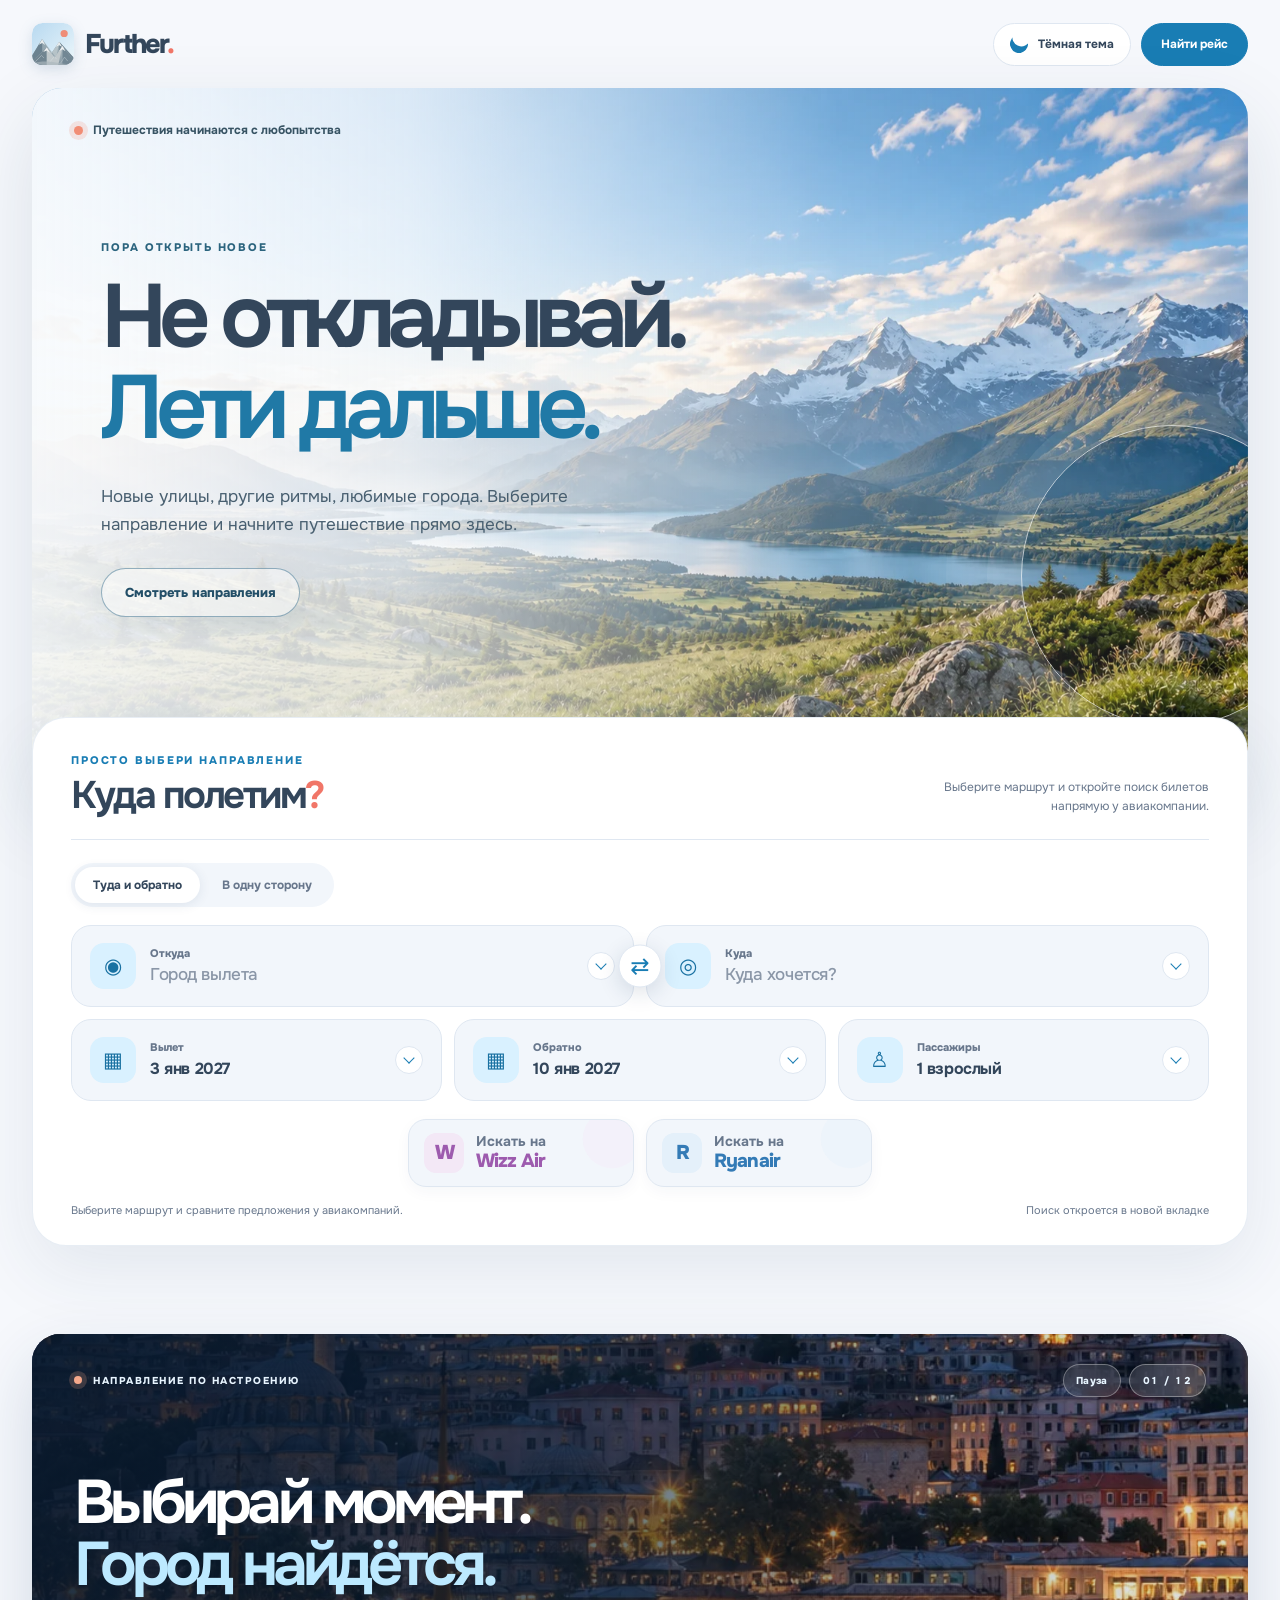
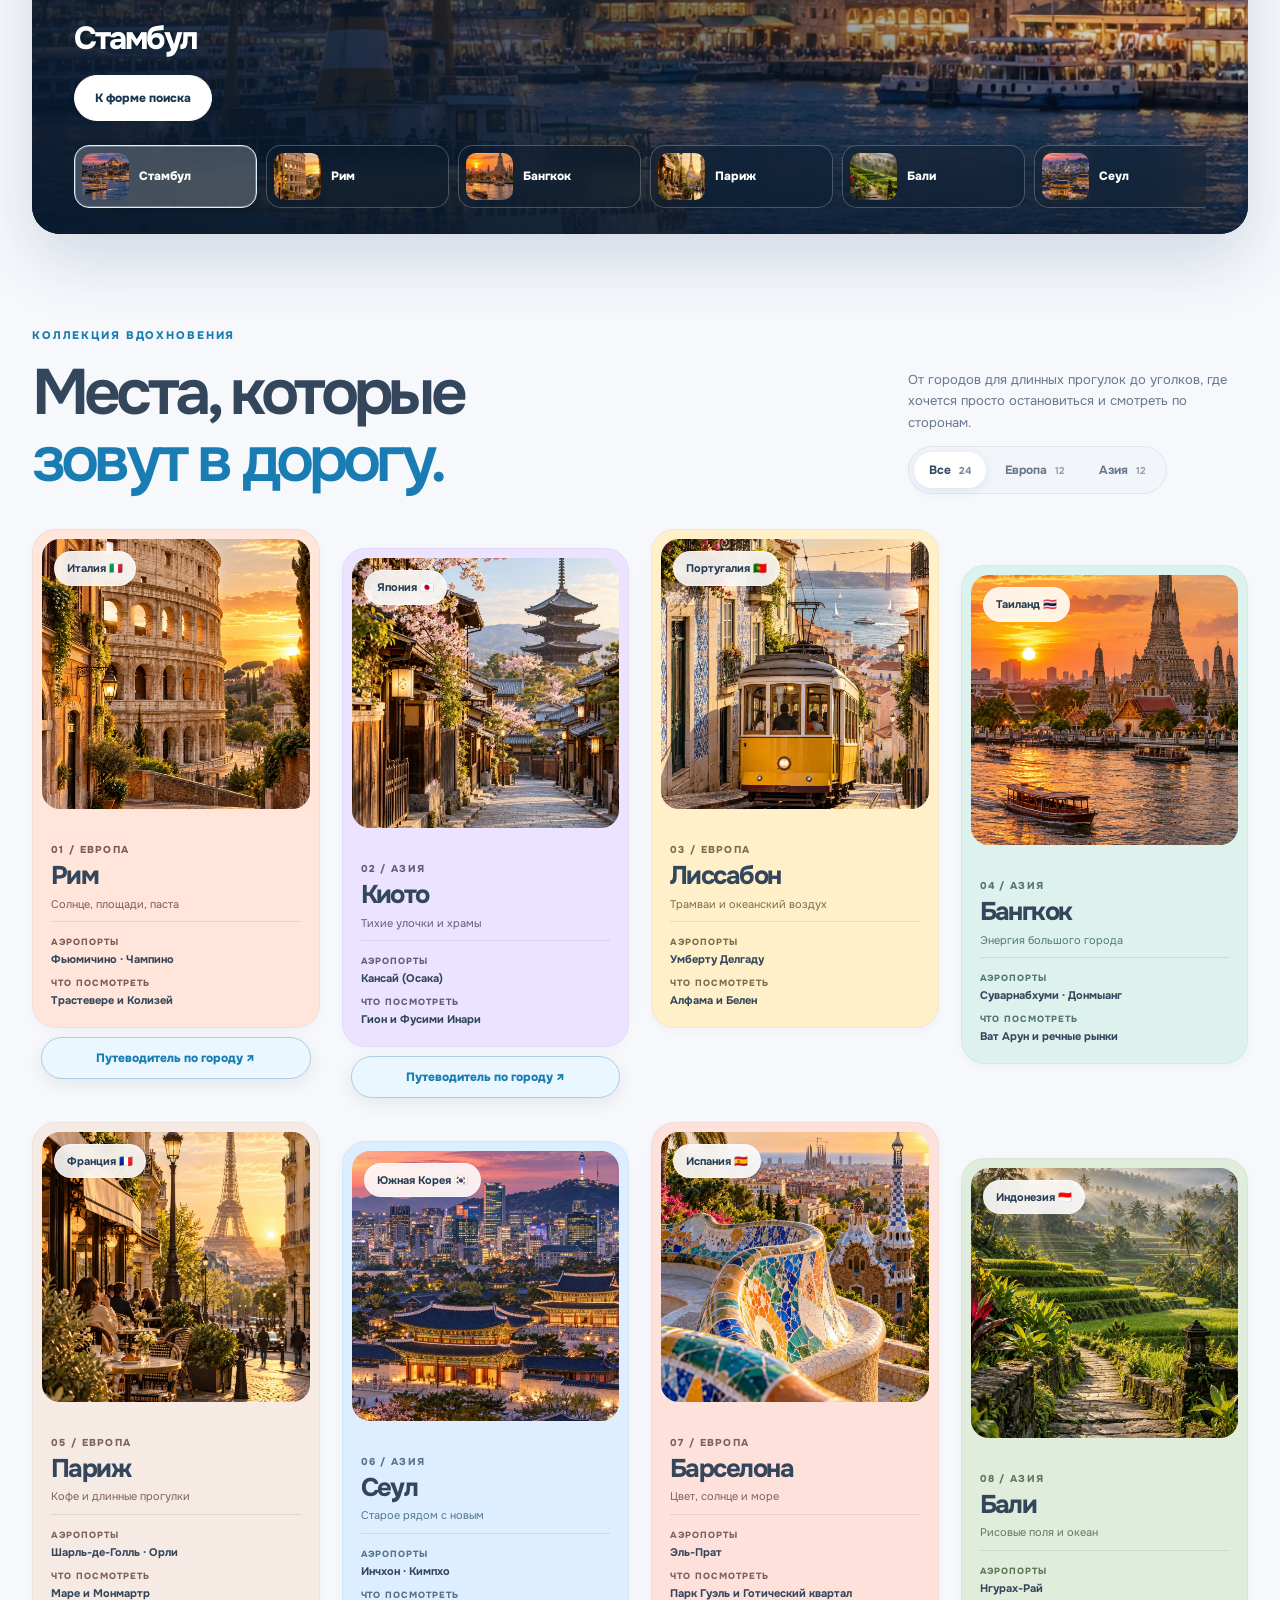
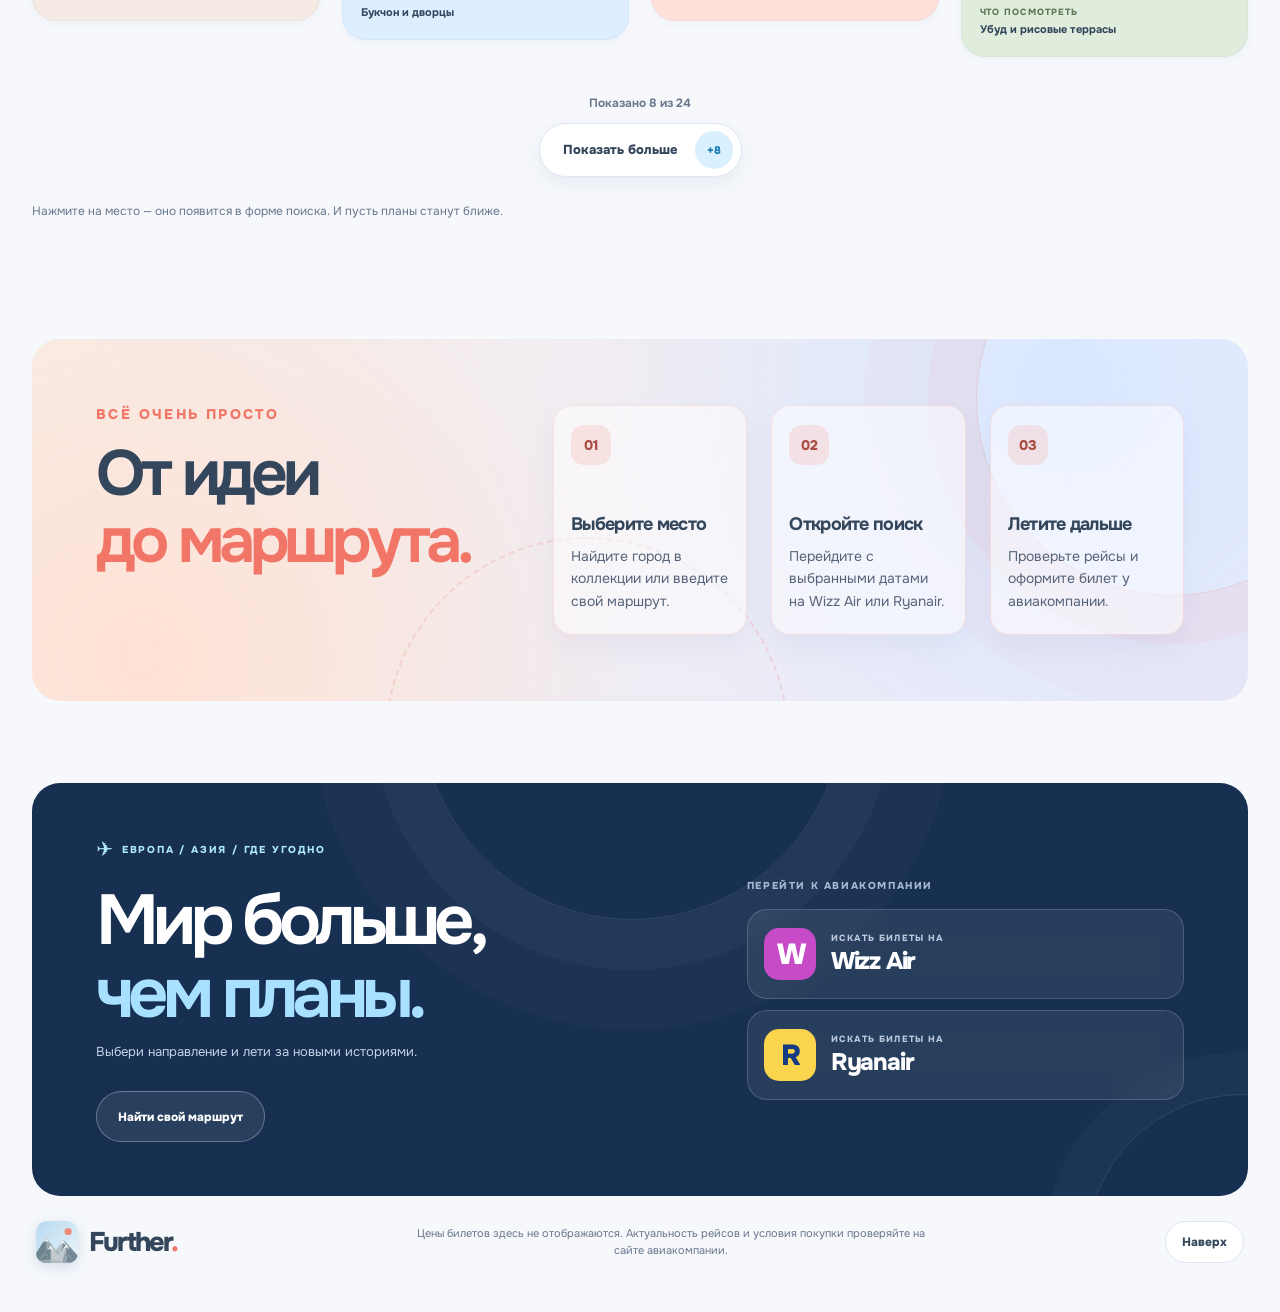
==== commit 8bf30c68: "Remove favorites filter from destination list" ====
--- a/index.html
+++ b/index.html
@@ -65,7 +65,7 @@
     </section>
     <!-- Каталог направлений с фильтрами и пагинацией -->
     <section class="destinations shell" id="destinations" aria-labelledby="destinations-title">
-      <div class="section-heading reveal"><div><p class="eyebrow muted">КОЛЛЕКЦИЯ ВДОХНОВЕНИЯ</p><h2 id="destinations-title">Места, которые<br><em>зовут в дорогу.</em></h2></div><div class="section-side"><p>От городов для длинных прогулок до уголков, где хочется просто остановиться и смотреть по сторонам.</p><div class="region-filters" role="group" aria-label="Регион направлений"><button class="filter is-active" type="button" data-filter="all" aria-pressed="true">Все <span>24</span></button><button class="filter" type="button" data-filter="europe" aria-pressed="false">Европа <span>12</span></button><button class="filter" type="button" data-filter="asia" aria-pressed="false">Азия <span>12</span></button><button class="filter favorites-filter" type="button" data-filter="favorites" aria-pressed="false">Избранное <span id="favorites-count">0</span></button></div></div></div>
+      <div class="section-heading reveal"><div><p class="eyebrow muted">КОЛЛЕКЦИЯ ВДОХНОВЕНИЯ</p><h2 id="destinations-title">Места, которые<br><em>зовут в дорогу.</em></h2></div><div class="section-side"><p>От городов для длинных прогулок до уголков, где хочется просто остановиться и смотреть по сторонам.</p><div class="region-filters" role="group" aria-label="Регион направлений"><button class="filter is-active" type="button" data-filter="all" aria-pressed="true">Все <span>24</span></button><button class="filter" type="button" data-filter="europe" aria-pressed="false">Европа <span>12</span></button><button class="filter" type="button" data-filter="asia" aria-pressed="false">Азия <span>12</span></button></div></div></div>
       <div class="destination-grid" id="destination-grid"></div>
       <div class="destination-more-wrap"><p id="destination-progress" aria-live="polite">Показано 8 из 24</p><div class="destination-controls"><button class="destination-more" id="destination-more" type="button"><span>Показать больше</span><small id="destination-more-count">+8</small></button><button class="destination-less" id="destination-less" type="button" hidden>Показать меньше</button></div></div>
       <p class="destination-note">Нажмите на место — оно появится в форме поиска. И пусть планы станут ближе.</p>
--- a/styles.css
+++ b/styles.css
@@ -1031,3 +1031,40 @@
   border-color:var(--accent);
   background:var(--surface);
 }
+
+
+/* Homepage: coral reading progress and matching decorative accents */
+.home-reading-progress{
+  position:fixed;
+  z-index:1000;
+  top:0;
+  left:0;
+  width:100%;
+  height:3px;
+  pointer-events:none;
+}
+.home-reading-progress span{
+  display:block;
+  width:0;
+  height:100%;
+  background:#f17668;
+  box-shadow:0 0 10px rgba(241,118,104,.28);
+  transition:width .08s linear;
+}
+.how-heading .eyebrow{color:#f17668}
+.how-heading h2 em{color:#f17668}
+.how-it-works::before{
+  border-color:rgba(241,118,104,.25);
+  box-shadow:0 0 0 48px rgba(241,118,104,.055),0 0 0 112px rgba(241,118,104,.035);
+}
+.how-it-works::after{border-color:rgba(241,118,104,.2)}
+.step-number,
+.step:nth-child(2) .step-number,
+.step:nth-child(3) .step-number{
+  background:rgba(241,118,104,.16);
+  color:#a94f46;
+}
+.step{border-color:rgba(241,118,104,.18)}
+@media(prefers-reduced-motion:reduce){
+  .home-reading-progress span{transition:none}
+}
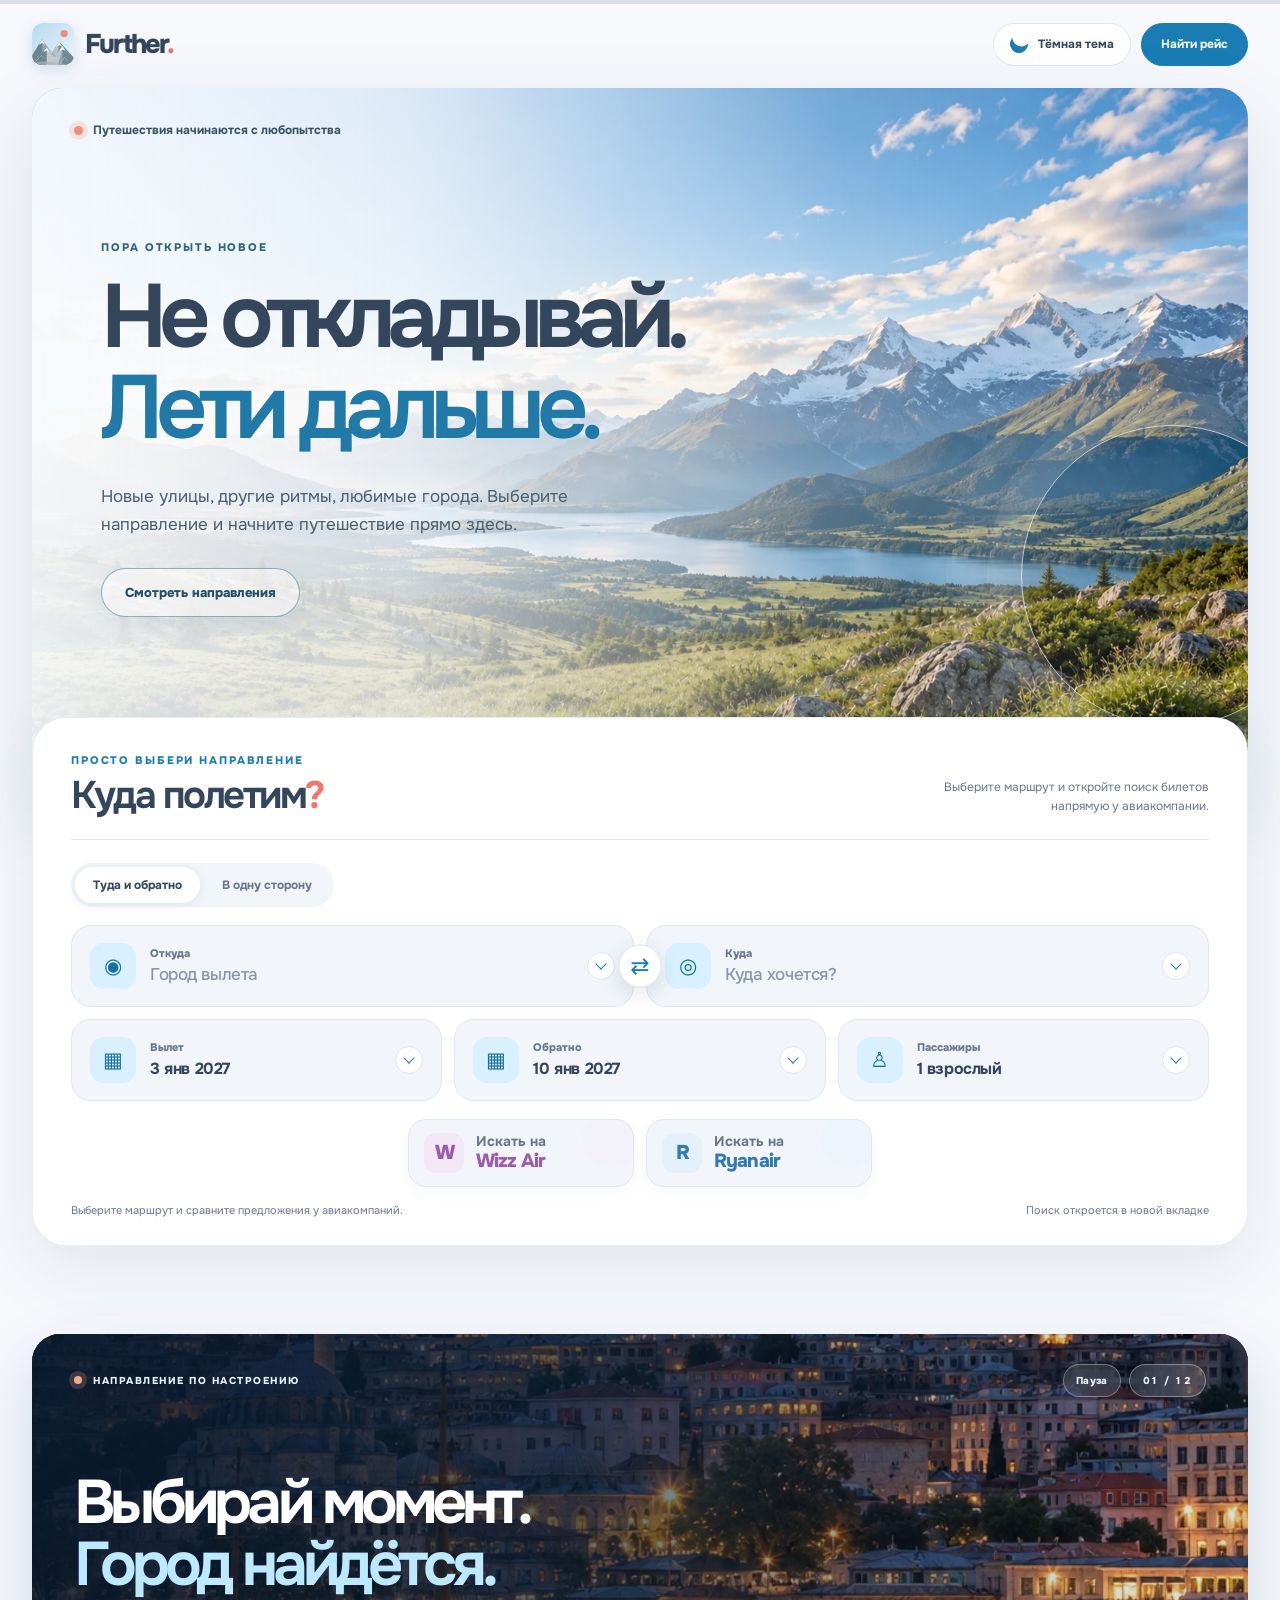
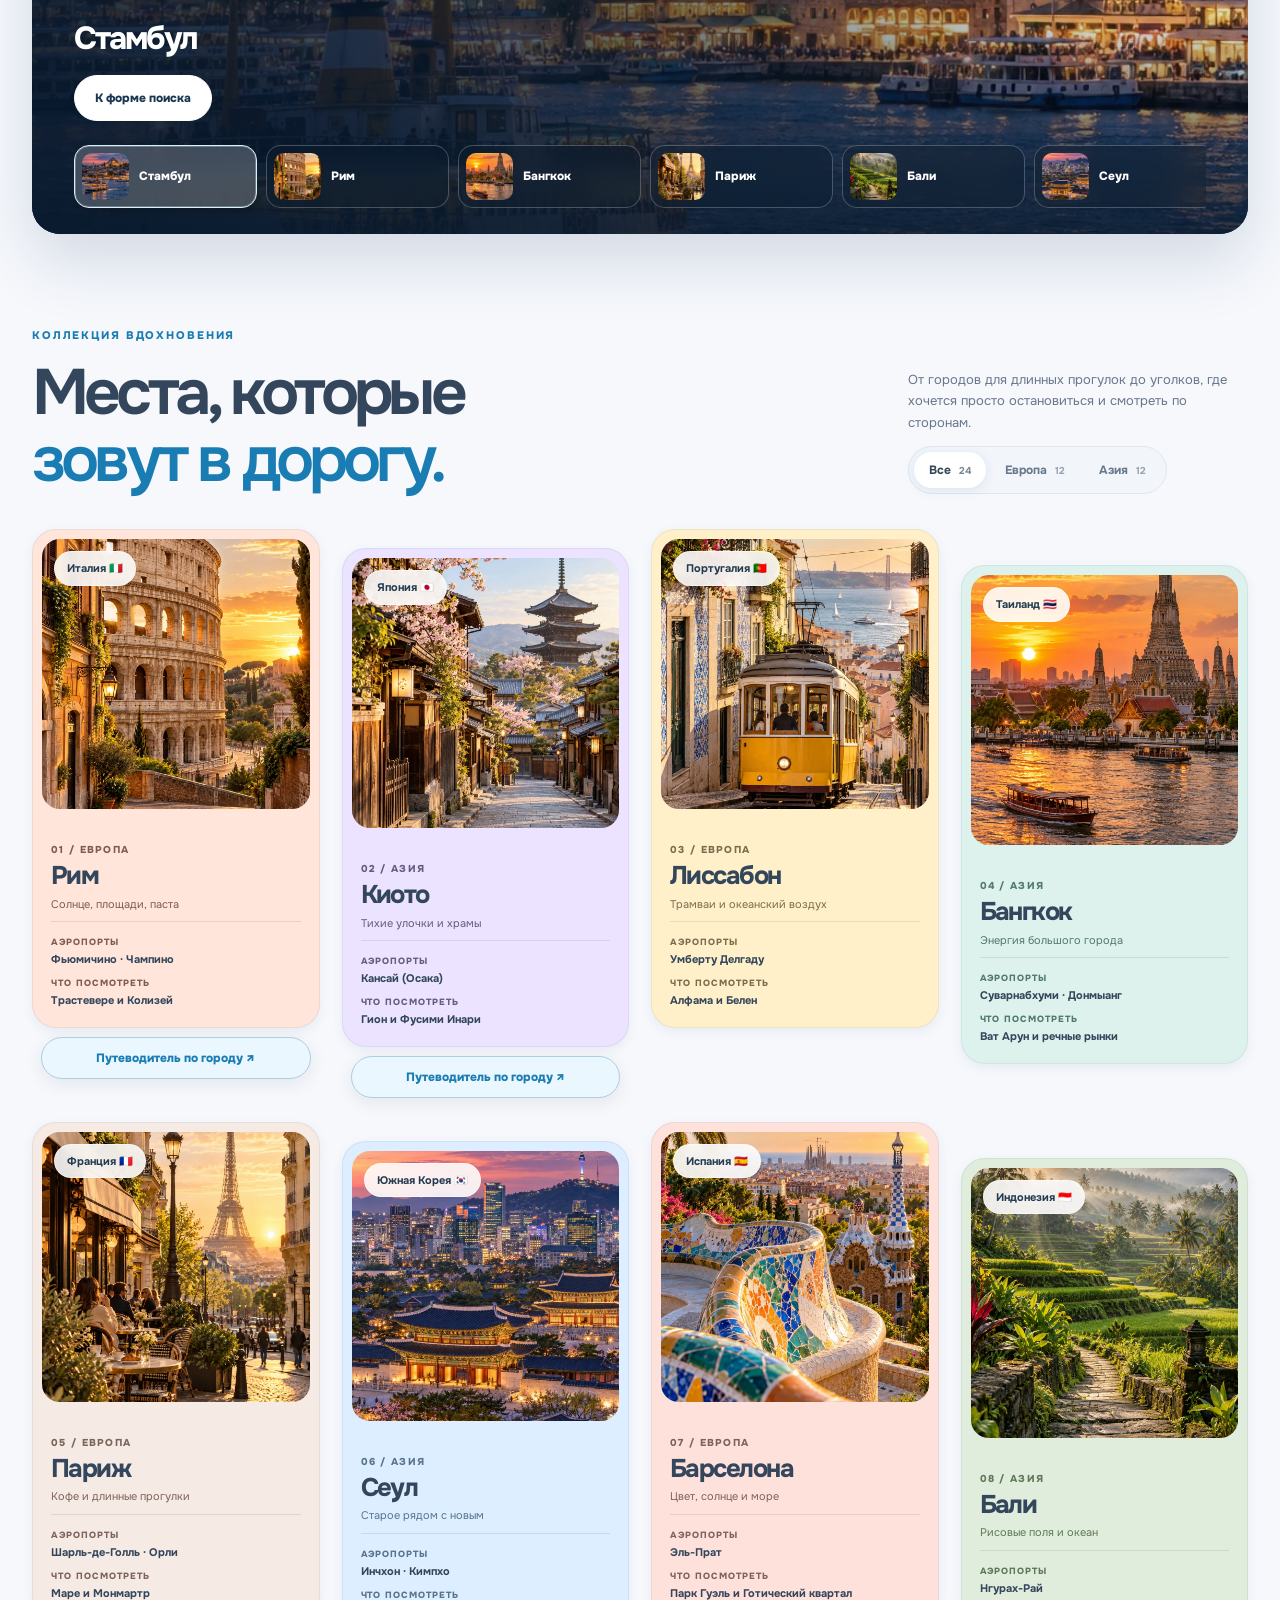
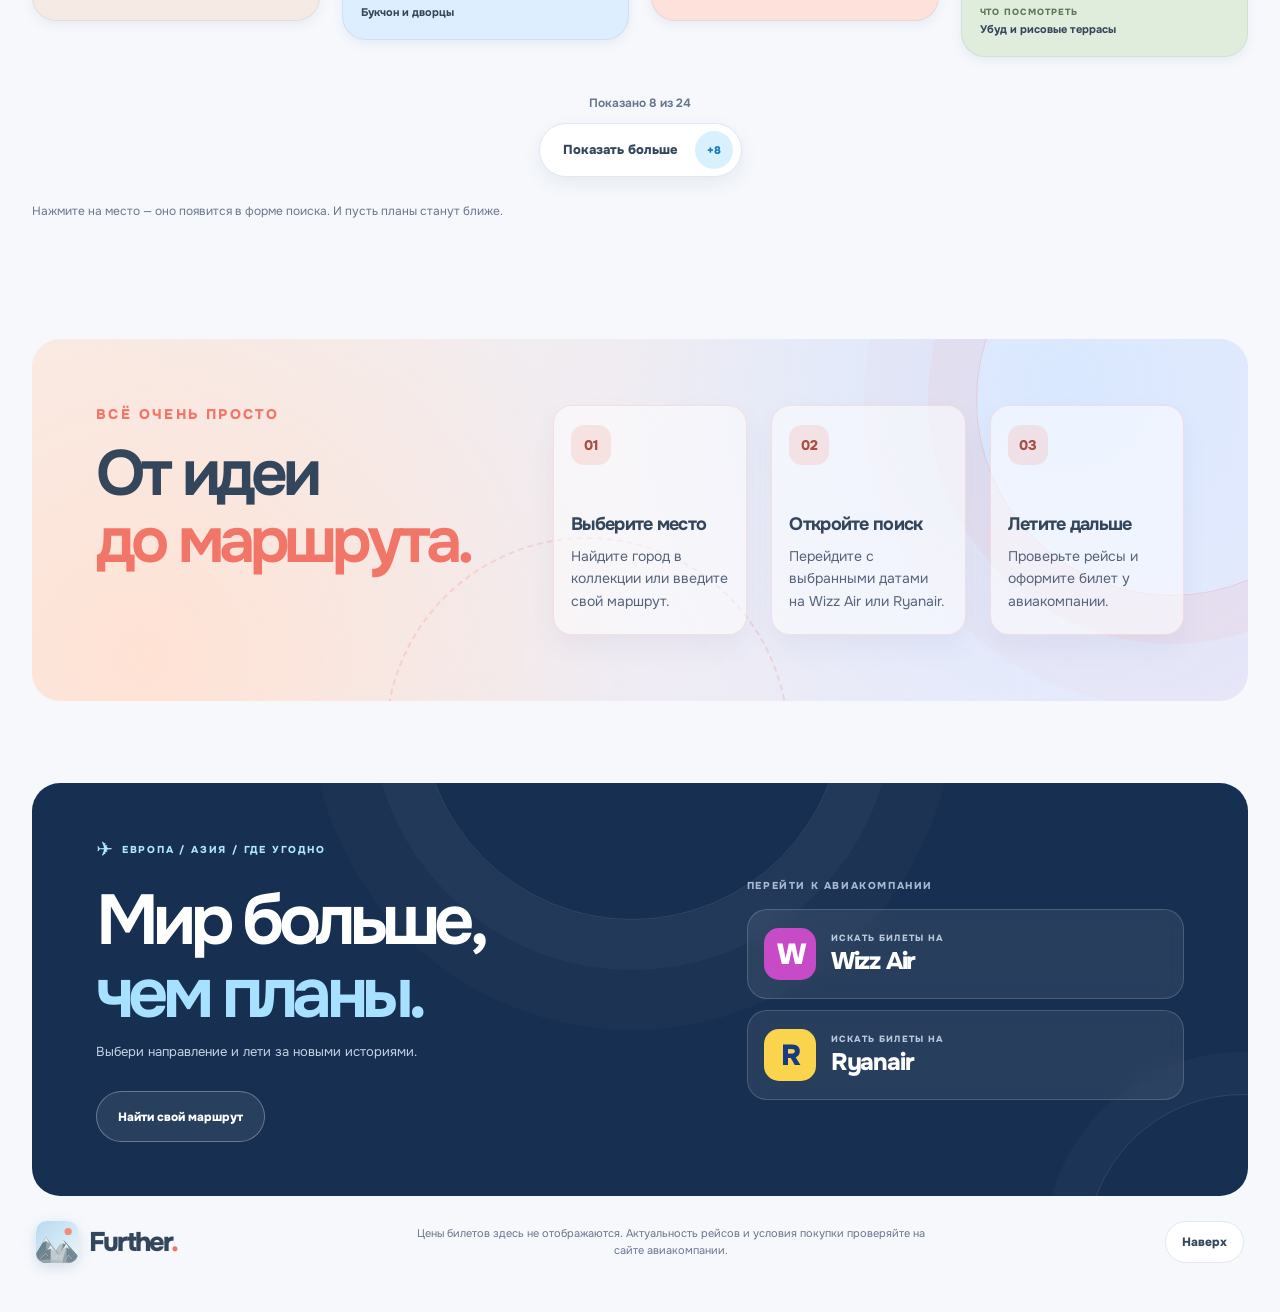
==== commit 6c8626b7: "Load independent reading progress script" ====
--- a/index.html
+++ b/index.html
@@ -15,6 +15,7 @@
   <link rel="stylesheet" href="./styles.css">
   <script>try{document.documentElement.dataset.theme=localStorage.getItem('dalshe-theme')==='dark'?'dark':'light'}catch(e){}</script>
   <script src="./app.js" defer></script>
+  <script src="./reading-progress.js" defer></script>
 </head>
 <body>
   <div class="home-reading-progress" aria-hidden="true"><span id="home-reading-progress-bar"></span></div>
--- a/styles.css
+++ b/styles.css
@@ -1068,3 +1068,77 @@
 @media(prefers-reduced-motion:reduce){
   .home-reading-progress span{transition:none}
 }
+
+
+/* Homepage progress indicator: visible track + stable coral progress */
+.home-reading-progress{
+  position:fixed!important;
+  z-index:99999!important;
+  top:0!important;
+  left:0!important;
+  right:0!important;
+  width:100%!important;
+  height:4px!important;
+  display:block!important;
+  overflow:hidden;
+  background:rgba(241,118,104,.16);
+  pointer-events:none!important;
+}
+.home-reading-progress span{
+  display:block!important;
+  width:0;
+  height:100%!important;
+  min-width:2px;
+  background:#f17668!important;
+  box-shadow:0 0 9px rgba(241,118,104,.4);
+  transition:width .08s linear;
+}
+
+/* Homepage reading progress: always-visible track and scroll-driven fill. */
+.home-reading-progress{
+  position:fixed!important;
+  z-index:10000!important;
+  top:0!important;
+  left:0!important;
+  right:0!important;
+  width:100%!important;
+  height:4px!important;
+  display:block!important;
+  overflow:hidden!important;
+  background:rgba(45,74,117,.14)!important;
+  pointer-events:none!important;
+}
+.home-reading-progress span{
+  display:block!important;
+  width:0;
+  height:100%!important;
+  min-width:0!important;
+  background:#f17668!important;
+  box-shadow:0 0 8px rgba(241,118,104,.32)!important;
+  transition:width .08s linear!important;
+}
+@media(prefers-reduced-motion:reduce){
+  .home-reading-progress span{transition:none!important}
+}
+
+/* Destination cards: neutral hover without coral outline or accent. */
+.destination-action{
+  border-color:rgba(45,74,117,.08);
+  box-shadow:0 4px 12px rgba(41,71,111,.07);
+  transition:transform .28s ease,box-shadow .28s ease,border-color .28s ease!important;
+}
+.destination-action:hover,
+.destination-action:focus-visible{
+  transform:translateY(-5px)!important;
+  border-color:var(--line)!important;
+  box-shadow:0 16px 32px rgba(41,71,111,.15)!important;
+}
+.card-photo img,
+.destination-action:hover .card-photo img{
+  transform:none!important;
+  transition:none!important;
+}
+.card-badge{
+  transform:none!important;
+  backface-visibility:visible!important;
+}
